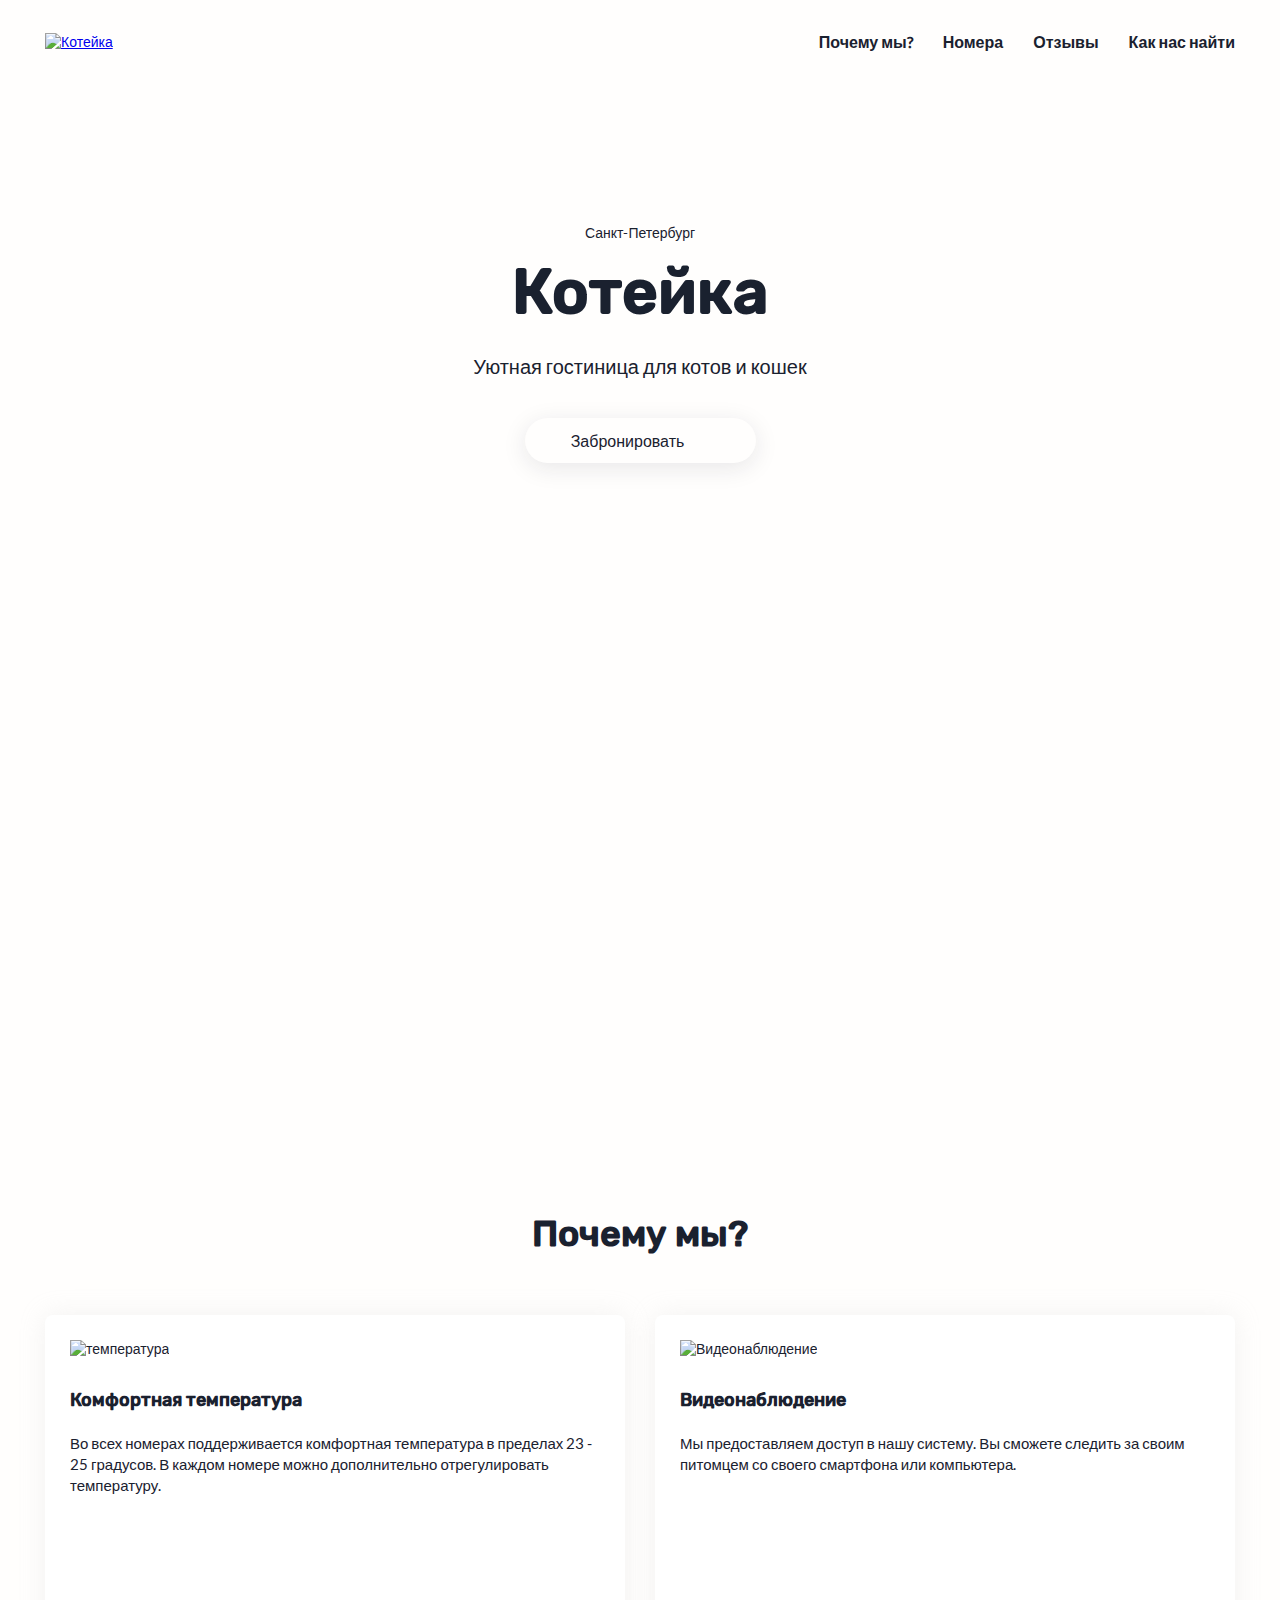
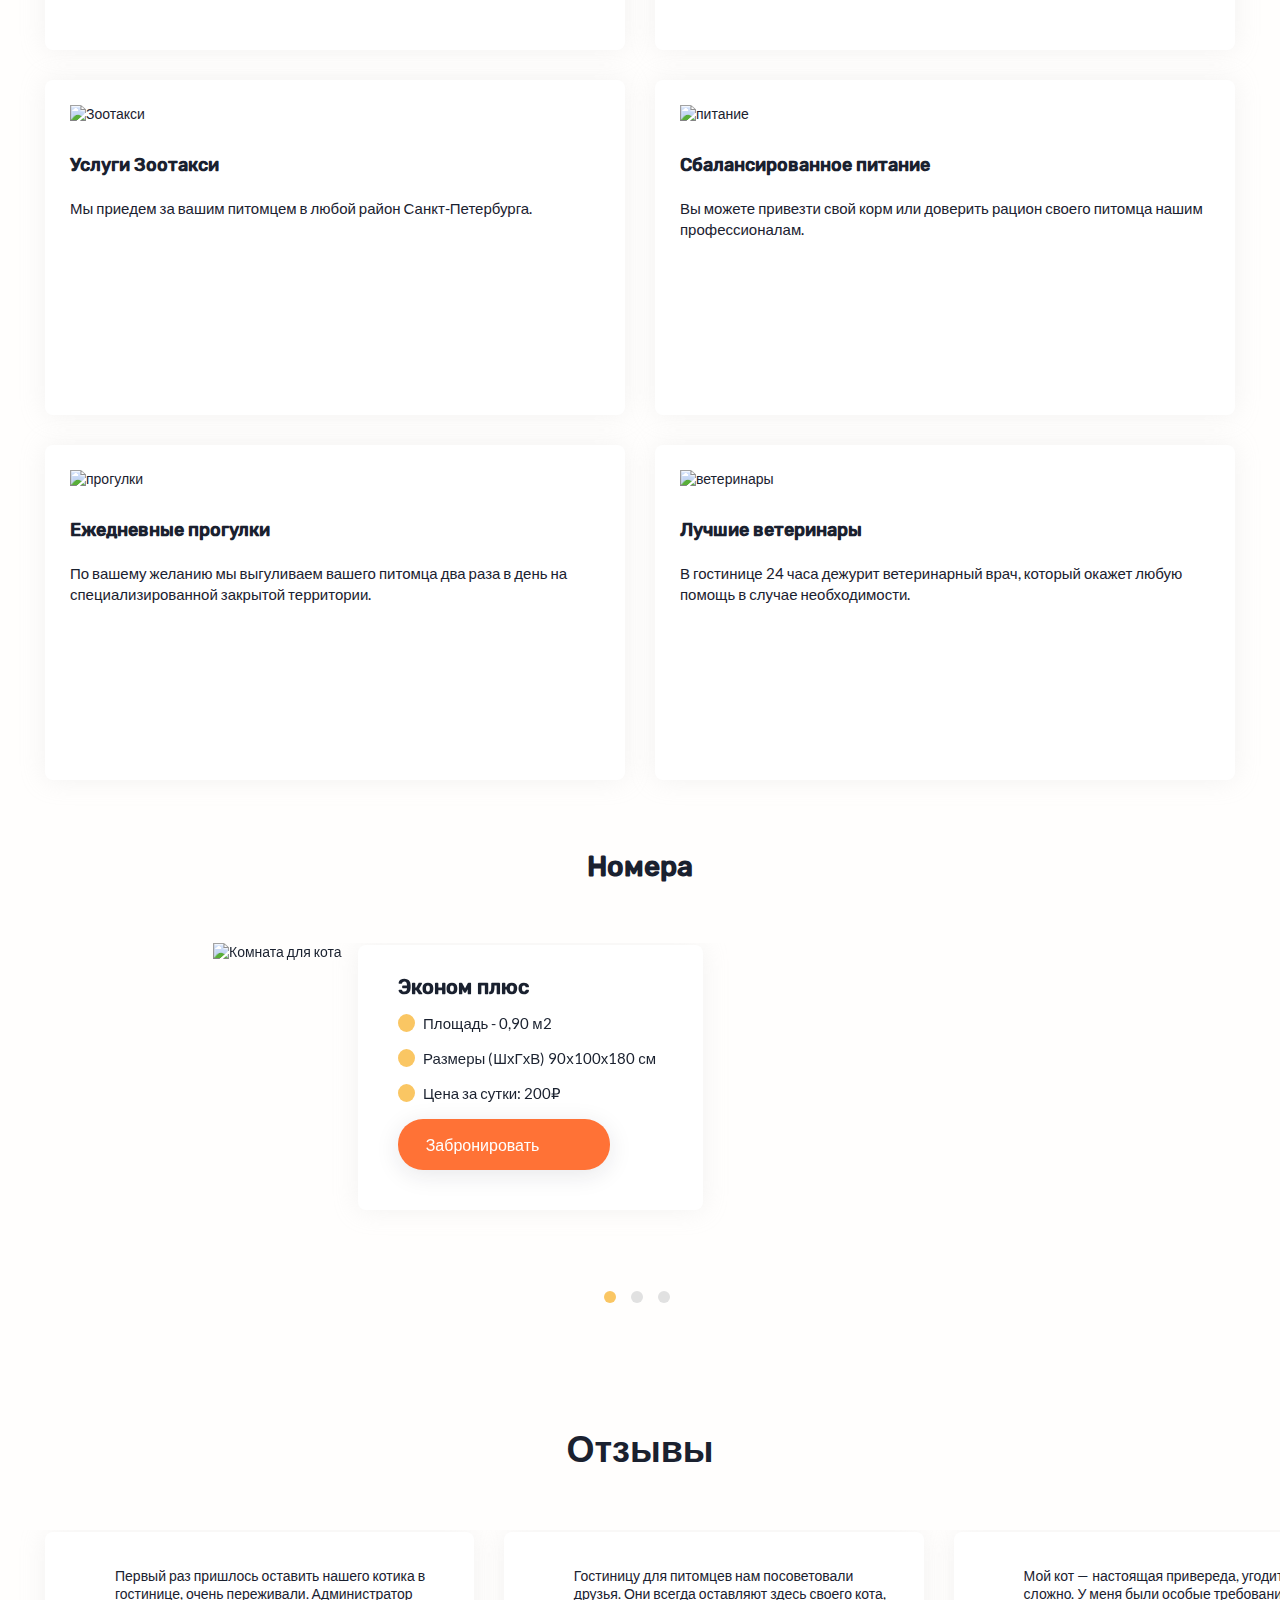
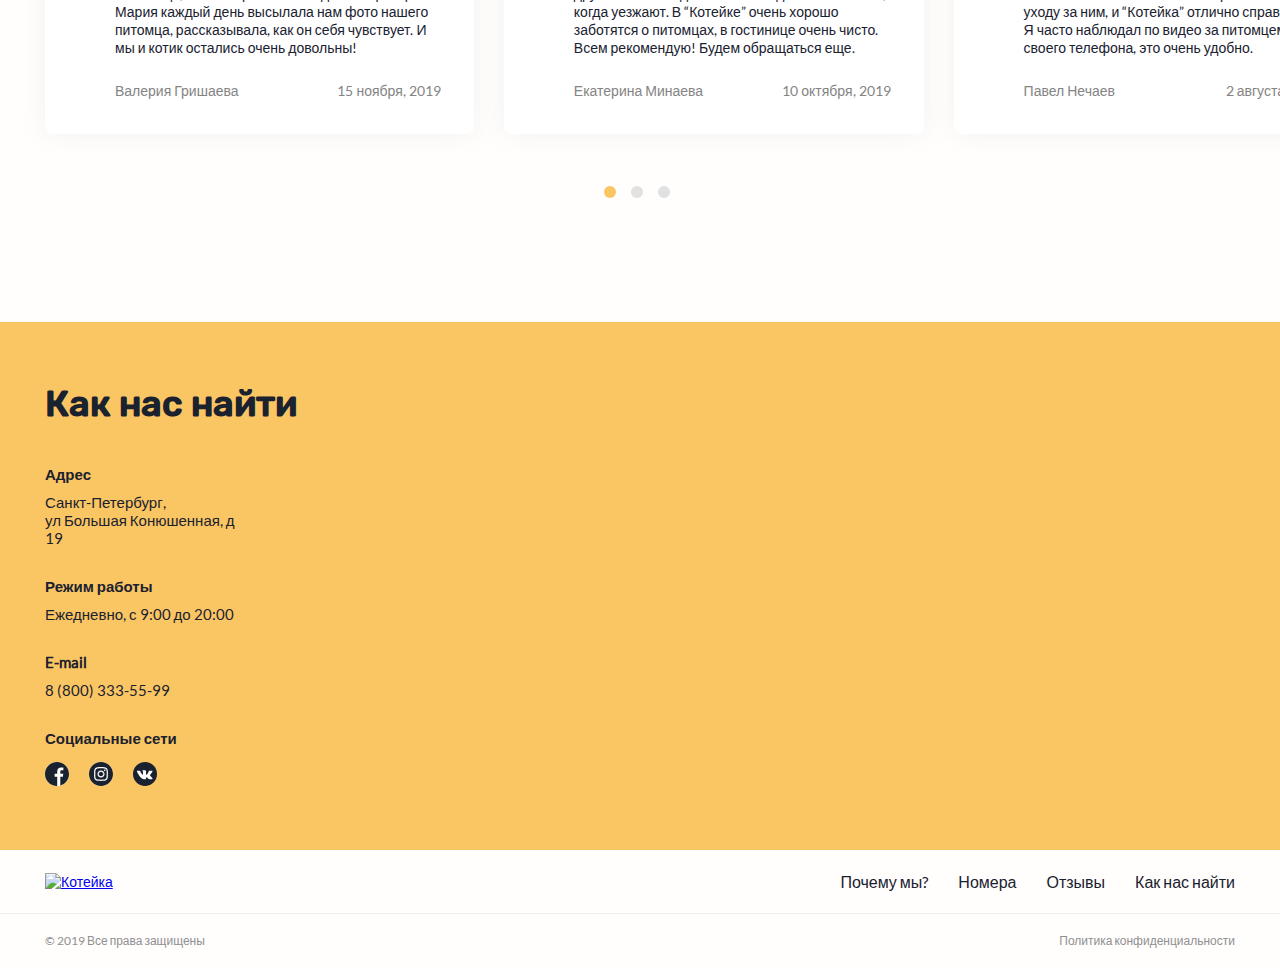
==== index.html @ a9574c47 "Add files via upload" ====
<!DOCTYPE html>
<html lang="ru">
  <head>
    <meta charset="utf-8">
    <title>Котейка</title>
    <meta name="viewport" content="width=device-width,initial-scale=1">
    <meta name="format-detection" content="telephone=no">
    <link href="css/style.css" rel="stylesheet">
    <link rel="preload" href="fonts/Rubik-Medium.ttf" as="font" crossorigin="anonymous">
    <link rel="preload" href="fonts/Lato-Regular.ttf" as="font" crossorigin="anonymous">
  </head>
  <body>

    <div style="display: none">
      <svg xmlns="http://www.w3.org/2000/svg" xmlns:xlink="http://www.w3.org/1999/xlink">
        <symbol id="icon-fb" viewBox="0 0 24 24">
        <circle cx="12" cy="12" r="12" fill="#FFFDFB"></circle>
        <path d="M24 12C24 5.3736 18.6264 0 12 0C5.3736 0 0 5.3736 0 12C0 18.6264 5.3736 24 12 24C12.0705 24 12.1406 23.9985 12.2109 23.9973V14.6558H9.63281V11.6512H12.2109V9.44019C12.2109 6.87598 13.7763 5.48035 16.0637 5.48035C17.159 5.48035 18.1005 5.56201 18.375 5.59845V8.27838H16.7977C15.5533 8.27838 15.3124 8.86981 15.3124 9.73755V11.6512H18.2878L17.9 14.6558H15.3124V23.5364C20.3282 22.0984 24 17.4774 24 12Z" fill="#1A212F"></path>
        </symbol>
        <symbol id="icon-insta" viewBox="0 0 24 24">
        <circle cx="12" cy="12" r="12" fill="#FFFDFB"></circle>
        <path d="M14.2969 12C14.2969 13.2686 13.2686 14.2969 12 14.2969C10.7314 14.2969 9.70312 13.2686 9.70312 12C9.70312 10.7314 10.7314 9.70312 12 9.70312C13.2686 9.70312 14.2969 10.7314 14.2969 12Z" fill="#1A212F"></path>
        <path d="M17.3716 7.93622C17.2612 7.63702 17.085 7.36621 16.8561 7.14392C16.6339 6.91504 16.3632 6.73889 16.0638 6.62848C15.821 6.53418 15.4563 6.42194 14.7845 6.39136C14.0577 6.35822 13.8398 6.35107 12 6.35107C10.16 6.35107 9.94208 6.35803 9.21552 6.39117C8.5437 6.42194 8.17877 6.53418 7.93616 6.62848C7.63678 6.73889 7.36597 6.91504 7.14386 7.14392C6.91498 7.36621 6.73883 7.63684 6.62823 7.93622C6.53394 8.17902 6.42169 8.54395 6.39111 9.21576C6.35797 9.94232 6.35083 10.1602 6.35083 12.0002C6.35083 13.8401 6.35797 14.058 6.39111 14.7847C6.42169 15.4565 6.53394 15.8213 6.62823 16.0641C6.73883 16.3635 6.91479 16.6341 7.14368 16.8564C7.36597 17.0853 7.6366 17.2614 7.93597 17.3718C8.17877 17.4663 8.5437 17.5786 9.21552 17.6091C9.94208 17.6423 10.1598 17.6492 11.9998 17.6492C13.84 17.6492 14.0579 17.6423 14.7843 17.6091C15.4561 17.5786 15.821 17.4663 16.0638 17.3718C16.6648 17.14 17.1398 16.665 17.3716 16.0641C17.4659 15.8213 17.5781 15.4565 17.6089 14.7847C17.642 14.058 17.649 13.8401 17.649 12.0002C17.649 10.1602 17.642 9.94232 17.6089 9.21576C17.5783 8.54395 17.4661 8.17902 17.3716 7.93622ZM12 15.5384C10.0457 15.5384 8.46149 13.9543 8.46149 12.0001C8.46149 10.0458 10.0457 8.46173 12 8.46173C13.9541 8.46173 15.5383 10.0458 15.5383 12.0001C15.5383 13.9543 13.9541 15.5384 12 15.5384ZM15.6782 9.14874C15.2216 9.14874 14.8513 8.7785 14.8513 8.32184C14.8513 7.86517 15.2216 7.49493 15.6782 7.49493C16.1349 7.49493 16.5051 7.86517 16.5051 8.32184C16.5049 8.7785 16.1349 9.14874 15.6782 9.14874Z" fill="#1A212F"></path>
        <path d="M12 0C5.3736 0 0 5.3736 0 12C0 18.6264 5.3736 24 12 24C18.6264 24 24 18.6264 24 12C24 5.3736 18.6264 0 12 0ZM18.8491 14.8409C18.8157 15.5744 18.6991 16.0752 18.5288 16.5135C18.1708 17.4391 17.4391 18.1708 16.5135 18.5288C16.0754 18.6991 15.5744 18.8156 14.8411 18.8491C14.1063 18.8826 13.8715 18.8906 12.0002 18.8906C10.1287 18.8906 9.8941 18.8826 9.15912 18.8491C8.42578 18.8156 7.9248 18.6991 7.48663 18.5288C7.02667 18.3558 6.61029 18.0846 6.26605 17.7339C5.91559 17.3899 5.64441 16.9733 5.47137 16.5135C5.30109 16.0754 5.18445 15.5744 5.15112 14.8411C5.11725 14.1061 5.10938 13.8713 5.10938 12C5.10938 10.1287 5.11725 9.89392 5.15094 9.15912C5.18427 8.4256 5.30072 7.9248 5.47101 7.48645C5.64404 7.02667 5.91541 6.61011 6.26605 6.26605C6.61011 5.91541 7.02667 5.64423 7.48645 5.47119C7.9248 5.3009 8.4256 5.18445 9.15912 5.15094C9.89392 5.11743 10.1287 5.10938 12 5.10938C13.8713 5.10938 14.1061 5.11743 14.8409 5.15112C15.5744 5.18445 16.0752 5.3009 16.5135 5.47101C16.9733 5.64404 17.3899 5.91541 17.7341 6.26605C18.0846 6.61029 18.356 7.02667 18.5288 7.48645C18.6993 7.9248 18.8157 8.4256 18.8492 9.15912C18.8828 9.89392 18.8906 10.1287 18.8906 12C18.8906 13.8713 18.8828 14.1061 18.8491 14.8409Z" fill="#1A212F"></path>
        </symbol>
        <symbol id="icon-vk" viewBox="0 0 24 24">
        <path d="M12 24C18.6274 24 24 18.6274 24 12C24 5.37258 18.6274 0 12 0C5.37258 0 0 5.37258 0 12C0 18.6274 5.37258 24 12 24Z" fill="#1A212F"></path>
        <path fill-rule="evenodd" clip-rule="evenodd" d="M11.5468 17.263H12.4886C12.4886 17.263 12.7731 17.2317 12.9184 17.0752C13.0521 16.9314 13.0478 16.6615 13.0478 16.6615C13.0478 16.6615 13.0294 15.3977 13.6159 15.2116C14.1941 15.0282 14.9366 16.433 15.7236 16.9731C16.3187 17.3819 16.7709 17.2923 16.7709 17.2923L18.8752 17.263C18.8752 17.263 19.976 17.1952 19.454 16.3297C19.4112 16.2589 19.15 15.6894 17.8895 14.5193C16.5701 13.2947 16.7467 13.4928 18.3361 11.3744C19.3041 10.0843 19.691 9.2967 19.5702 8.95936C19.4549 8.63807 18.743 8.72299 18.743 8.72299L16.3737 8.73775C16.3737 8.73775 16.1981 8.71379 16.0678 8.79166C15.9405 8.86802 15.8586 9.046 15.8586 9.046C15.8586 9.046 15.4836 10.0443 14.9835 10.8933C13.9285 12.6848 13.5066 12.7794 13.3342 12.6682C12.9331 12.4089 13.0332 11.6266 13.0332 11.0709C13.0332 9.33478 13.2966 8.6109 12.5205 8.42352C12.263 8.36127 12.0734 8.3202 11.4148 8.31357C10.5694 8.3048 9.85388 8.31613 9.44873 8.51464C9.17921 8.64663 8.97128 8.94075 9.09792 8.95765C9.2545 8.97862 9.60917 9.05327 9.7972 9.30932C10.04 9.6396 10.0314 10.3814 10.0314 10.3814C10.0314 10.3814 10.1709 12.4252 9.70564 12.6791C9.38627 12.8532 8.94818 12.4977 8.00761 10.8724C7.52567 10.0398 7.16181 9.11958 7.16181 9.11958C7.16181 9.11958 7.09164 8.9476 6.96651 8.85562C6.81463 8.74417 6.60243 8.70866 6.60243 8.70866L4.35101 8.72342C4.35101 8.72342 4.01303 8.73283 3.88896 8.87979C3.77858 9.01049 3.88019 9.28087 3.88019 9.28087C3.88019 9.28087 5.64282 13.4047 7.63862 15.4828C9.46863 17.3881 11.5468 17.263 11.5468 17.263Z" fill="#FFFDFB"></path>
        </symbol>
      </svg>
    </div>

    <div class="wrapper">
      <header class="header">
        <div class="header__menu">
          <a class="header__logo" href="index.html">
            <picture>
              <source media="(min-width: 700px)" srcset="img/cat-logo-tablet.png">
              <img class="header__logo-image" src="img/cat-logo-mobile.png" width="46" height="38" alt="Котейка">
            </picture>
          </a>
          <nav class="site-nav site-nav--opened site-nav--nojs">
            <button class="site-nav__toggle" type="button"><span class="visually-hidden">Открыть меню</span></button>
            <ul class="site-nav__list">
              <li class="site-nav__item"><a href="index.html#pros" class="site-nav__link">Почему мы?</a>
              </li>
              <li class="site-nav__item"><a href="catalog.html" class="site-nav__link">Номера</a>
              </li>
              <li class="site-nav__item"><a href="index.html#reviews" class="site-nav__link">Отзывы</a>
              </li>
              <li class="site-nav__item"><a href="index.html#footer" class="site-nav__link">Как нас найти</a>
              </li>
            </ul>
            <p class="site-nav__phone">8 (800) 333-55-99</p>
            <div class="site-nav__social">
              <ul class="social social__list">
                <li class="social__item">
                  <a class="social__link social__link--facebook" href="https://www.facebook.com/htmlacademy">
                    <span class="visually-hidden">Мы в Фейсбуке</span>
                    <svg class="social__icon social__icon--fb" width="24" height="24">
                      <use xlink:href="#icon-fb"></use>
                    </svg>
                  </a>
                </li>
                <li class="social__item">
                  <a class="social__link social__link--instagram" href="https://www.instagram.com/htmlacademy">
                    <span class="visually-hidden">Мы в Инстаграме</span>
                    <svg class="social__icon social__icon--insta" width="24" height="24">
                      <use xlink:href="#icon-insta"></use>
                    </svg>
                  </a>
                </li>
                <li class="social__item">
                  <a class="social__link social__link--vkontakte" href="https://vk.com/htmlacademy"><span class="visually-hidden">Мы в Вконтакте</span>
                    <svg class="social__icon social__icon--vk" width="24" height="24">
                      <use xlink:href="#icon-vk"></use>
                    </svg>
                  </a>
                </li>
              </ul>
            </div>
          </nav>
        </div>
      </header>
      <main class="main">
        <section class="promo-block">
          <p class="promo-block__city-title">Санкт-Петербург</p>
          <h1 class="promo-block__title">Котейка</h1>
          <p class="promo-block__description">Уютная гостиница для котов и кошек</p>
          <a href="catalog.html" class="promo-block__button button button--white button--paw-white">Забронировать</a>
        </section>

        <section class="advantages" id="pros">
          <h2 class="advantages__title">Почему мы?</h2>
          <ul class="advantages__list">
            <li class="advantages__item">
              <img class="advantages__img" src="img/temp-icon.png" width="60" height="60" alt="температура">
              <h3 class="advantages__subtitile">Комфортная температура</h3>
              <p class="advantages__description">Во всех номерах поддерживается комфортная температура в пределах 23 - 25 градусов. В каждом номере можно дополнительно отрегулировать температуру. </p>
            </li>
            <li class="advantages__item">
              <img class="advantages__img" src="img/video-icon.png" width="60" height="60" alt="Видеонаблюдение">
              <h3 class="advantages__subtitile">Видеонаблюдение</h3>
              <p class="advantages__description">Мы предоставляем доступ в нашу систему. Вы сможете следить за своим питомцем со своего смартфона или компьютера.</p>
            </li>
            <li class="advantages__item">
              <img class="advantages__img" src="img/taxi-icon.png" width="60" height="60" alt="Зоотакси">
              <h3 class="advantages__subtitile">Услуги Зоотакси</h3>
              <p class="advantages__description">Мы приедем за вашим питомцем в любой район Санкт-Петербурга.</p>
            </li>
            <li class="advantages__item">
              <img class="advantages__img" src="img/food-icon.png" width="60" height="60" alt="питание">
              <h3 class="advantages__subtitile">Сбалансированное питание</h3>
              <p class="advantages__description">Вы можете привезти свой корм или доверить рацион своего питомца нашим профессионалам.</p>
            </li>
            <li class="advantages__item">
              <img class="advantages__img" src="img/cat-icon.png" width="60" height="60" alt="прогулки">
              <h3 class="advantages__subtitile">Ежедневные прогулки</h3>
              <p class="advantages__description">По вашему желанию мы выгуливаем вашего питомца два раза в день на специализированной закрытой территории.</p>
            </li>
            <li class="advantages__item">
              <img class="advantages__img" src="img/care-icon.png" width="60" height="60" alt="ветеринары">
              <h3 class="advantages__subtitile">Лучшие ветеринары</h3>
              <p class="advantages__description">В гостинице 24 часа дежурит ветеринарный врач, который окажет любую помощь в случае необходимости.</p>
            </li>
          </ul>
        </section>

        <section class="rooms">
          <h2 class="rooms__title">Номера</h2>
          <input type="radio" name="room" id="slide1" checked="">
          <input type="radio" name="room" id="slide2">
          <input type="radio" name="room" id="slide3">
          <div class="rooms__slider">
            <div class="rooms__inner rooms__inner--1">
              <picture>
                <source media="(min-width: 768px)" srcset="img/room-4-tablet@2x.jpg">
                <img class="rooms__img" src="img/room-4-mobile@2x.jpg" width="290" height="190" alt="Комната для кота">
              </picture>
              <div class="rooms__container">
                <h3 class="rooms__subtitle">Эконом плюс</h3>
                <ul class="rooms__description-list">
                  <li class="rooms__description-item">Площадь - 0,90 м2</li>
                  <li class="rooms__description-item">Размеры (ШхГхВ) 90х100х180 см</li>
                  <li class="rooms__description-item">Цена за сутки: 200₽</li>
                </ul>
                <a href="room.html" class="rooms___button button button--paw-orange">Забронировать</a>
              </div>
            </div>
            <div class="rooms__inner rooms__inner--2">
              <picture>
                <source media="(min-width: 1200px)" srcset="img/room-1-desktop.png">
                <source media="(min-width: 768px)" srcset="img/room-1-tablet.png">
                <img class="rooms__img" src="img/room-1.png" width="290" height="190" alt="Комната для кота">
              </picture>
              <div class="rooms__container">
                <h3 class="rooms__subtitle">Комфорт</h3>
                <ul class="rooms__description-list">
                  <li class="rooms__description-item">Площадь - 1,90 м2</li>
                  <li class="rooms__description-item">Размеры (ШхГхВ) 90х100х180 см</li>
                  <li class="rooms__description-item">Цена за сутки: 300₽</li>
                </ul>
                <a href="room.html" class="rooms___button button button--paw-orange">Забронировать</a>
              </div>
            </div>
            <div class="rooms__inner rooms__inner--3">
              <picture>
                <source media="(min-width: 768px)" srcset="img/room-5-tablet@2x.jpg">
                <img class="rooms__img" src="img/room-5-mobile@2x.jpg" width="290" height="190" alt="Комната для кота">
              </picture>
              <div class="rooms__container">
                <h3 class="rooms__subtitle">Люкс</h3>
                <ul class="rooms__description-list">
                  <li class="rooms__description-item">Площадь - 2,90 м2</li>
                  <li class="rooms__description-item">Размеры (ШхГхВ) 90х100х180 см</li>
                  <li class="rooms__description-item">Цена за сутки: 400₽</li>
                </ul>
                <a href="room.html" class="rooms___button button button--paw-orange">Забронировать</a>
              </div>
            </div>
          </div>
          <div class="controls">
            <label class="controls__label" for="slide1"></label>
            <label class="controls__label" for="slide2"></label>
            <label class="controls__label" for="slide3"></label>
          </div>
        </section>

        <section class="reviews" id="reviews">
          <h2 class="reviews__title">Отзывы</h2>
          <input type="radio" name="point" id="review1" checked="">
          <input type="radio" name="point" id="review2">
          <input type="radio" name="point" id="review3">
          <div class="reviews__slider">
            <div class="reviews__item review-card review-card--1">
              <blockquote class="review-card__wrapper">
                <p class="review-card__text">Первый раз пришлось оставить нашего котика
                  в гостинице, очень переживали. Администратор Мария каждый день высылала нам фото нашего питомца, рассказывала, как он себя чувствует.
                  И мы и котик остались очень довольны!</p>
                <div class="review-card__footer">
                  <cite class="review-card__author">Валерия Гришаева</cite>
                  <p class="review-card__date">15 ноября, 2019</p>
                </div>
              </blockquote>
            </div>
            <div class="reviews__item review-card review-card--2">
              <blockquote class="review-card__wrapper">
                <p class="review-card__text">Гостиницу для питомцев нам посоветовали друзья. Они всегда оставляют здесь своего кота, когда уезжают. В “Котейке” очень хорошо заботятся о питомцах, в гостинице очень чисто. Всем рекомендую! Будем обращаться еще.</p>
                <div class="review-card__footer">
                  <cite class="review-card__author">Екатерина Минаева</cite>
                  <p class="review-card__date">10 октября, 2019</p>
                </div>
              </blockquote>
            </div>
            <div class="reviews__item review-card review-card--3">
              <blockquote class="review-card__wrapper">
                <p class="review-card__text">Мой кот — настоящая привереда, угодить ему сложно. У меня были особые требования к уходу за ним, и “Котейка” отлично справились. Я часто наблюдал по видео за питомцем со своего телефона, это очень удобно. </p>
                <div class="review-card__footer">
                  <cite class="review-card__author">Павел Нечаев</cite>
                  <p class="review-card__date">2 августа, 2019</p>
                </div>
              </blockquote>
            </div>
          </div>
          <div class="controls">
            <label class="controls__label" for="review1"></label>
            <label class="controls__label" for="review2"></label>
            <label class="controls__label" for="review3"></label>
          </div>
        </section>
      </main>

      <footer class="footer" id="footer">
        <section class="footer__contacts contacts">
          <div class="contacts__wrapper">
            <h2 class="contacts__title">Как нас найти</h2>
            <p class="contacts__item">Адрес<span>Санкт-Петербург,<br> ул Большая Конюшенная, д 19</span></p>
            <p class="contacts__item">Режим работы<span>Ежедневно, с 9:00 до 20:00</span></p>
            <p class="contacts__item">E-mail<span>8 (800) 333-55-99</span></p>
            <p class="contacts__item">Социальные сети</p>
            <div class="contacts__social contacts__social--footer">
              <ul class="social social__list">
                <li class="social__item">
                  <a class="social__link social__link--facebook" href="https://www.facebook.com/htmlacademy">
                    <span class="visually-hidden">Мы в Фейсбуке</span>
                    <svg class="social__icon social__icon--fb" width="24" height="24">
                      <use xlink:href="#icon-fb"></use>
                    </svg>
                  </a>
                </li>
                <li class="social__item">
                  <a class="social__link social__link--instagram" href="https://www.instagram.com/htmlacademy">
                    <span class="visually-hidden">Мы в Инстаграме</span>
                    <svg class="social__icon social__icon--insta" width="24" height="24">
                      <use xlink:href="#icon-insta"></use>
                    </svg>
                  </a>
                </li>
                <li class="social__item">
                  <a class="social__link social__link--vkontakte" href="https://vk.com/htmlacademy"><span class="visually-hidden">Мы в Вконтакте</span>
                    <svg class="social__icon social__icon--vk" width="24" height="24">
                      <use xlink:href="#icon-vk"></use>
                    </svg>
                  </a>
                </li>
              </ul>
            </div>
          </div>
          <div class="contacts__map" id="map">
            <span class="visually-hidden">Карта</span>
            <script src="https://api-maps.yandex.ru/2.1/?lang=ru_RU&amp;apikey=e8de7724-4389-4305-9e95-dcaf82fd0420" type="text/javascript"></script>
          </div>
        </section>
        <div class="footer__container">
          <a class="footer__logo" href="index.html">
            <picture>
              <source media="(min-width: 700px)" srcset="img/cat-logo-tablet.png">
              <img class="footer__logo-image" src="img/cat-logo-mobile.png" width="46" height="38" alt="Котейка">
            </picture>
          </a>
          <div class="footer__inner">
            <nav class="footer__site-nav site-nav">
              <ul class="site-nav__list site-nav__list--footer">
                <li class="site-nav__item site-nav__item--footer "><a href="index.html#pros" class="site-nav__link site-nav__link--footer">Почему мы?</a>
                </li>
                <li class="site-nav__item site-nav__item--footer "><a href="catalog.html" class="site-nav__link site-nav__link--footer">Номера</a>
                </li>
                <li class="site-nav__item site-nav__item--footer "><a href="index.html#reviews" class="site-nav__link site-nav__link--footer">Отзывы</a>
                </li>
                <li class="site-nav__item site-nav__item--footer "><a href="index.html#footer" class="site-nav__link site-nav__link--footer">Как нас найти</a>
                </li>
              </ul>
            </nav>
          </div>
        </div>
        <div class="footer__copyright copyright">
          <p class="copyright__text">© 2019 Все права защищены</p>
          <a class="copyright__link" href="#">Политика конфиденциальности</a>
        </div>
      </footer>
    </div>
    <script src="js/menu.js"></script>
    <script src="js/map.js" type="text/javascript"></script>
  </body>
</html>
---- css/style.css ----
.visually-hidden:not(:focus):not(:active),
input[type="checkbox"].visually-hidden,
input[type="radio"].visually-hidden {
  position: absolute;
  width: 1px;
  height: 1px;
  margin: -1px;
  border: 0;
  padding: 0;
  white-space: nowrap;
  -webkit-clip-path: inset(100%);
          clip-path: inset(100%);
  clip: rect(0 0 0 0);
  overflow: hidden; }

body {
  font-family: "Lato", "Arial", sans-serif;
  font-size: 14px;
  line-height: 18px;
  font-weight: 400;
  color: #1A212F;
  background-color: #FFFEFD; }

input::-webkit-outer-spin-button,
input::-webkit-inner-spin-button {
  -webkit-appearance: none;
          appearance: none;
  margin: 0; }

input[type="number"] {
  -webkit-appearance: textfield;
     -moz-appearance: textfield;
          appearance: textfield; }

input[type="number"]:hover,
input[type="number"]:focus {
  -webkit-appearance: number-input;
     -moz-appearance: number-input;
          appearance: number-input; }

/* stylelint-disable */
html {
  line-height: 1.15;
  /* 1 */
  -webkit-text-size-adjust: 100%;
  /* 2 */ }

/* Sections
   ========================================================================== */
/**
 * Remove the margin in all browsers.
 */
body {
  margin: 0; }

/**
 * Render the `main` element consistently in IE.
 */
main {
  display: block; }

/**
 * Correct the font size and margin on `h1` elements within `section` and
 * `article` contexts in Chrome, Firefox, and Safari.
 */
h1 {
  font-size: 2em;
  margin: 0.67em 0; }

/* Grouping content
   ========================================================================== */
/**
 * 1. Add the correct box sizing in Firefox.
 * 2. Show the overflow in Edge and IE.
 */
hr {
  -webkit-box-sizing: content-box;
          box-sizing: content-box;
  /* 1 */
  height: 0;
  /* 1 */
  overflow: visible;
  /* 2 */ }

/**
 * 1. Correct the inheritance and scaling of font size in all browsers.
 * 2. Correct the odd `em` font sizing in all browsers.
 */
pre {
  font-family: monospace, monospace;
  /* 1 */
  font-size: 1em;
  /* 2 */ }

/* Text-level semantics
   ========================================================================== */
/**
 * Remove the gray background on active links in IE 10.
 */
a {
  background-color: transparent; }

/**
 * 1. Remove the bottom border in Chrome 57-
 * 2. Add the correct text decoration in Chrome, Edge, IE, Opera, and Safari.
 */
abbr[title] {
  border-bottom: none;
  /* 1 */
  text-decoration: underline;
  /* 2 */
  -webkit-text-decoration: underline dotted;
          text-decoration: underline dotted;
  /* 2 */ }

/**
 * Add the correct font weight in Chrome, Edge, and Safari.
 */
b,
strong {
  font-weight: bolder; }

/**
 * 1. Correct the inheritance and scaling of font size in all browsers.
 * 2. Correct the odd `em` font sizing in all browsers.
 */
code,
kbd,
samp {
  font-family: monospace, monospace;
  /* 1 */
  font-size: 1em;
  /* 2 */ }

/**
 * Add the correct font size in all browsers.
 */
small {
  font-size: 80%; }

/**
 * Prevent `sub` and `sup` elements from affecting the line height in
 * all browsers.
 */
sub,
sup {
  font-size: 75%;
  line-height: 0;
  position: relative;
  vertical-align: baseline; }

sub {
  bottom: -0.25em; }

sup {
  top: -0.5em; }

/* Embedded content
   ========================================================================== */
/**
 * Remove the border on images inside links in IE 10.
 */
img {
  border-style: none; }

/* Forms
   ========================================================================== */
/**
 * 1. Change the font styles in all browsers.
 * 2. Remove the margin in Firefox and Safari.
 */
button,
input,
optgroup,
select,
textarea {
  font-family: inherit;
  /* 1 */
  font-size: 100%;
  /* 1 */
  line-height: 1.15;
  /* 1 */
  margin: 0;
  /* 2 */ }

/**
 * Show the overflow in IE.
 * 1. Show the overflow in Edge.
 */
button,
input {
  /* 1 */
  overflow: visible; }

/**
 * Remove the inheritance of text transform in Edge, Firefox, and IE.
 * 1. Remove the inheritance of text transform in Firefox.
 */
button,
select {
  /* 1 */
  text-transform: none; }

/**
 * Correct the inability to style clickable types in iOS and Safari.
 */
button,
[type="button"],
[type="reset"],
[type="submit"] {
  -webkit-appearance: button; }

/**
 * Remove the inner border and padding in Firefox.
 */
button::-moz-focus-inner,
[type="button"]::-moz-focus-inner,
[type="reset"]::-moz-focus-inner,
[type="submit"]::-moz-focus-inner {
  border-style: none;
  padding: 0; }

/**
 * Restore the focus styles unset by the previous rule.
 */
button:-moz-focusring,
[type="button"]:-moz-focusring,
[type="reset"]:-moz-focusring,
[type="submit"]:-moz-focusring {
  outline: 1px dotted ButtonText; }

/**
 * Correct the padding in Firefox.
 */
fieldset {
  padding: 0.35em 0.75em 0.625em; }

/**
 * 1. Correct the text wrapping in Edge and IE.
 * 2. Correct the color inheritance from `fieldset` elements in IE.
 * 3. Remove the padding so developers are not caught out when they zero out
 *    `fieldset` elements in all browsers.
 */
legend {
  -webkit-box-sizing: border-box;
          box-sizing: border-box;
  /* 1 */
  color: inherit;
  /* 2 */
  display: table;
  /* 1 */
  max-width: 100%;
  /* 1 */
  padding: 0;
  /* 3 */
  white-space: normal;
  /* 1 */ }

/**
 * Add the correct vertical alignment in Chrome, Firefox, and Opera.
 */
progress {
  vertical-align: baseline; }

/**
 * Remove the default vertical scrollbar in IE 10+.
 */
textarea {
  overflow: auto; }

/**
 * 1. Add the correct box sizing in IE 10.
 * 2. Remove the padding in IE 10.
 */
[type="checkbox"],
[type="radio"] {
  -webkit-box-sizing: border-box;
          box-sizing: border-box;
  /* 1 */
  padding: 0;
  /* 2 */ }

/**
 * Correct the cursor style of increment and decrement buttons in Chrome.
 */
[type="number"]::-webkit-inner-spin-button,
[type="number"]::-webkit-outer-spin-button {
  height: auto; }

/**
 * 1. Correct the odd appearance in Chrome and Safari.
 * 2. Correct the outline style in Safari.
 */
[type="search"] {
  -webkit-appearance: textfield;
  /* 1 */
  outline-offset: -2px;
  /* 2 */ }

/**
 * Remove the inner padding in Chrome and Safari on macOS.
 */
[type="search"]::-webkit-search-decoration {
  -webkit-appearance: none; }

/**
 * 1. Correct the inability to style clickable types in iOS and Safari.
 * 2. Change font properties to `inherit` in Safari.
 */
::-webkit-file-upload-button {
  -webkit-appearance: button;
  /* 1 */
  font: inherit;
  /* 2 */ }

/* Interactive
   ========================================================================== */
/*
 * Add the correct display in Edge, IE 10+, and Firefox.
 */
details {
  display: block; }

/*
 * Add the correct display in all browsers.
 */
summary {
  display: list-item; }

/* Misc
   ========================================================================== */
/**
 * Add the correct display in IE 10+.
 */
template {
  display: none; }

/**
 * Add the correct display in IE 10.
 */
[hidden] {
  display: none; }

@font-face {
  font-family: "Rubik";
  src: url("../../fonts/Rubik-Medium.ttf") format("truetype");
  font-weight: 500;
  font-style: normal;
  font-display: swap; }

@font-face {
  font-family: "Lato";
  src: url("../../fonts/Lato-Regular.ttf") format("truetype");
  font-weight: 400;
  font-style: normal;
  font-display: swap; }

.site-nav {
  position: relative; }

.site-nav__list {
  margin: 0;
  padding: 0;
  list-style: none;
  padding-top: 25px; }
  @media (min-width: 768px) {
    .site-nav__list {
      display: -webkit-box;
      display: -ms-flexbox;
      display: flex;
      padding-top: 0; } }

.site-nav__item {
  padding: 24px 0; }
  @media (min-width: 768px) {
    .site-nav__item {
      padding: 20px 30px  20px 0; }
      .site-nav__item:last-child {
        padding-right: 0; } }

.site-nav__link {
  font-family: "Rubik", "Arial", sans-serif;
  text-decoration: none;
  font-weight: 500;
  font-size: 20px;
  line-height: 24px;
  color: #1A212F;
  position: relative; }
  .site-nav__link:hover {
    color: orange; }
  @media (min-width: 768px) {
    .site-nav__link {
      font-family: "Lato", "Arial", sans-serif;
      font-weight: 600;
      font-size: 16px;
      line-height: 19px; } }

.site-nav__toggle {
  position: absolute;
  top: -35px;
  right: 0;
  margin-right: 20px;
  display: block;
  width: 22px;
  height: 22px;
  background-color: #FFFEFD;
  cursor: pointer;
  border: none;
  outline: none; }
  @media (min-width: 768px) {
    .site-nav__toggle {
      display: none; } }

.site-nav--closed .site-nav__toggle::before {
  content: "";
  position: absolute;
  top: 5px;
  left: 0;
  width: 22px;
  height: 2px;
  background-color: #1A212F;
  -webkit-box-shadow: 0 8px 0 0 #1A212F, 0 16px 0 0 #1A212F;
          box-shadow: 0 8px 0 0 #1A212F, 0 16px 0 0 #1A212F; }

.site-nav--closed .site-nav__toggle:active::before {
  background-color: #1A212F;
  -webkit-box-shadow: 0 8px 0 #1A212F, 0 16px 0 0 #1A212F;
          box-shadow: 0 8px 0 #1A212F, 0 16px 0 0 #1A212F; }

.site-nav--opened .site-nav__toggle::before, .site-nav--opened .site-nav__toggle::after {
  content: "";
  position: absolute;
  top: 15px;
  right: 0;
  width: 21px;
  height: 2px;
  background-color: #1A212F; }

.site-nav--opened .site-nav__toggle::before {
  -webkit-transform: rotate(45deg);
          transform: rotate(45deg);
  -webkit-box-shadow: none;
          box-shadow: none; }

.site-nav--opened .site-nav__toggle::after {
  -webkit-transform: rotate(-45deg);
          transform: rotate(-45deg); }

.site-nav--opened .site-nav__toggle:active::before, .site-nav--opened .site-nav__toggle:active::after {
  background-color: #1A212F; }

@media (max-width: 767px) {
  .site-nav--closed .site-nav__list {
    display: none; }
  .site-nav--closed .site-nav__social {
    display: none; }
  .site-nav--closed .site-nav__phone {
    display: none; } }

.site-nav--nojs .site-nav__toggle {
  display: none; }

.site-nav__phone {
  font-family: "Rubik";
  font-style: normal;
  font-weight: normal;
  font-size: 16px;
  line-height: 19px;
  margin: 25px 0; }

@media (min-width: 768px) {
  .site-nav__phone,
  .site-nav__social {
    display: none; } }

.site-nav__link--footer {
  font-weight: 500;
  font-size: 16px;
  line-height: 19px;
  font-family: "Lato", "Arial", sans-serif; }

.site-nav__list--footer {
  display: -webkit-box;
  display: -ms-flexbox;
  display: flex;
  -webkit-box-orient: horizontal;
  -webkit-box-direction: normal;
      -ms-flex-direction: row;
          flex-direction: row;
  -ms-flex-wrap: wrap;
      flex-wrap: wrap;
  padding-top: 15px; }
  @media (min-width: 768px) {
    .site-nav__list--footer {
      -ms-flex-wrap: nowrap;
          flex-wrap: nowrap;
      padding-top: 0; } }

.site-nav__item--footer {
  padding: 10px 0;
  width: 50%; }
  @media (min-width: 768px) {
    .site-nav__item--footer {
      width: auto;
      padding-right: 30px;
      font-size: 16px;
      line-height: 19px; } }

.wrapper {
  display: -webkit-box;
  display: -ms-flexbox;
  display: flex;
  -webkit-box-orient: vertical;
  -webkit-box-direction: normal;
      -ms-flex-direction: column;
          flex-direction: column;
  min-height: 100vh;
  min-width: 320px;
  max-width: 1366px;
  margin: 0 auto; }

.header {
  background-color: #FFFEFD; }
  @media (min-width: 768px) {
    .header {
      background-color: #FFFEFD; } }

.header__menu {
  padding: 12px 15px; }
  @media (min-width: 768px) {
    .header__menu {
      display: -webkit-box;
      display: -ms-flexbox;
      display: flex;
      -webkit-box-pack: justify;
          -ms-flex-pack: justify;
              justify-content: space-between;
      -webkit-box-align: center;
          -ms-flex-align: center;
              align-items: center;
      padding: 12px 45px; } }
  @media (min-width: 1366px) {
    .header__menu {
      padding: 12px 98px; } }

@media (min-width: 768px) {
  .header__logo-image {
    width: 63px;
    height: 52px; } }

.social {
  display: -webkit-box;
  display: -ms-flexbox;
  display: flex; }

.social__list {
  margin: 0;
  padding: 0;
  list-style: none; }

.social__item {
  padding-right: 20px;
  padding-bottom: 20px; }

.promo-block {
  text-align: center;
  min-height: 457px;
  background-image: url("../img/cat-mobile.png");
  background-repeat: no-repeat;
  background-size: cover;
  background-position: bottom;
  padding-top: 50px; }
  @media (min-width: 768px) {
    .promo-block {
      background-image: url("../img/cat-tablet.png");
      min-height: 868px;
      padding-top: 140px; } }
  @media (min-width: 1366px) {
    .promo-block {
      background-image: url("../img/cat-desktop.png");
      min-height: 504px;
      text-align: left;
      padding-top: 153px;
      padding-left: 198px; } }

.promo-block__title {
  font-family: "Rubik", "Arial", sans-serif;
  font-style: normal;
  font-weight: bold;
  font-size: 44px;
  line-height: 52px;
  margin: 0;
  padding-bottom: 12px; }
  @media (min-width: 768px) {
    .promo-block__title {
      padding-bottom: 25px;
      font-size: 62px;
      line-height: 73px; } }

.promo-block__description {
  margin: 0;
  font-weight: 500;
  font-size: 16px;
  line-height: 19px;
  padding-bottom: 40px; }
  @media (min-width: 768px) {
    .promo-block__description {
      font-size: 20px;
      line-height: 24px; } }

.promo-block__city-title {
  margin: 0;
  font-size: 12px;
  line-height: 14px;
  padding-bottom: 12px; }
  @media (min-width: 768px) {
    .promo-block__city-title {
      padding-bottom: 15px;
      font-size: 14px;
      line-height: 17px; } }

.promo-block__button {
  position: relative;
  width: 206px;
  margin: 0 auto;
  -webkit-box-shadow: 0px 5px 25px rgba(26, 33, 47, 0.1);
          box-shadow: 0px 5px 25px rgba(26, 33, 47, 0.1);
  border-radius: 25px;
  padding: 13px 25px 13px 0;
  text-align: left; }
  @media (min-width: 1366px) {
    .promo-block__button {
      margin: 0; } }

.button {
  position: relative;
  display: block;
  background-color: #FF7236;
  color: #FFFEFD;
  font-size: 16px;
  line-height: 19px;
  text-decoration: none;
  text-align: center;
  -webkit-box-shadow: 0px 5px 25px rgba(26, 33, 47, 0.1);
          box-shadow: 0px 5px 25px rgba(26, 33, 47, 0.1);
  border-radius: 25px;
  outline: none; }

.button--white {
  background-color: #FFFEFD;
  color: #1A212F; }

.button::after {
  content: "";
  position: absolute;
  width: 36px;
  height: 36px; }

.button--paw-white:hover {
  background-color: #FF7236;
  color: #FFFEFD;
  -webkit-box-shadow: 0px 5px 25px rgba(26, 33, 47, 0.2);
          box-shadow: 0px 5px 25px rgba(26, 33, 47, 0.2); }
  .button--paw-white:hover.button--paw-white::after {
    background-image: url("../img/paw-white.png"); }

.button--paw-white::after {
  background-image: url("../img/paw.png");
  top: 4px;
  right: 3px; }

.button--paw-orange:hover {
  background-color: white;
  color: #1A212F;
  -webkit-box-shadow: 0px 5px 25px rgba(26, 33, 47, 0.2);
          box-shadow: 0px 5px 25px rgba(26, 33, 47, 0.2); }
  .button--paw-orange:hover.room-card__button::after {
    background-image: url("../img/paw.png"); }

.button--paw-orange::after {
  background-image: url("../img/paw-white.png");
  top: 7px;
  right: 7px; }

.advantages {
  padding: 0 15px;
  position: relative;
  overflow: hidden; }
  @media (min-width: 768px) {
    .advantages {
      padding: 0 45px; } }
  @media (min-width: 1366px) {
    .advantages {
      padding: 0 98px; } }

.advantages::before {
  content: "";
  position: absolute;
  background-image: url("../img/paw-2.png");
  width: 116px;
  height: 99px;
  -webkit-transform: matrix(-0.93, -0.36, -0.36, 0.93, 0, 0);
          transform: matrix(-0.93, -0.36, -0.36, 0.93, 0, 0);
  right: -25px;
  top: 27px; }
  @media (min-width: 768px) {
    .advantages::before {
      width: 300px;
      height: 257px;
      background-repeat: no-repeat;
      background-size: cover;
      z-index: -1;
      right: -80px; } }
  @media (min-width: 1366px) {
    .advantages::before {
      width: 367px;
      height: 314px; } }

.advantages__title {
  font-family: "Rubik", "Arial", sans-serif;
  font-style: normal;
  font-weight: bold;
  font-size: 28px;
  line-height: 33px;
  text-align: center;
  margin-top: 70px;
  margin-bottom: 35px; }
  @media (min-width: 768px) {
    .advantages__title {
      margin-top: 120px;
      margin-bottom: 60px;
      font-size: 36px;
      line-height: 43px; } }
  @media (min-width: 1366px) {
    .advantages__title {
      margin-bottom: 70px; } }

.advantages__list {
  margin: 0;
  padding: 0;
  list-style: none; }
  @media (min-width: 768px) {
    .advantages__list {
      display: grid;
      grid-template-columns: repeat(2, 1fr);
      grid-column-gap: 30px; } }
  @media (min-width: 1366px) {
    .advantages__list {
      grid-template-columns: repeat(3, 1fr); } }

.advantages__item {
  background-color: #fff;
  -webkit-box-shadow: 0px 0px 25px rgba(208, 208, 208, 0.25);
          box-shadow: 0px 0px 25px rgba(208, 208, 208, 0.25);
  border-radius: 8px;
  padding: 25px;
  margin-bottom: 30px; }
  @media (min-width: 768px) {
    .advantages__item {
      min-height: 285px; } }
  @media (min-width: 1366px) {
    .advantages__item {
      padding: 30px;
      min-height: 321px; } }

@media (min-width: 768px) {
  .advantages__img {
    width: 75px;
    height: 75px; } }

@media (min-width: 1366px) {
  .advantages__img {
    width: 91px;
    height: 91px; } }

.advantages__subtitile {
  margin: 0;
  padding-top: 30px;
  padding-bottom: 20px;
  font-family: "Rubik", "Arial", sans-serif;
  font-weight: 600;
  font-size: 18px;
  line-height: 140%; }
  @media (min-width: 1366px) {
    .advantages__subtitile {
      font-size: 22px; } }

.advantages__description {
  margin: 0;
  font-size: 15px;
  line-height: 140%; }
  @media (min-width: 1366px) {
    .advantages__description {
      font-size: 16px; } }

.advantages__item--temperature::before {
  content: "";
  width: 60px;
  height: 60px; }

.rooms {
  padding: 0 15px;
  position: relative; }
  .rooms > input {
    display: none; }
  @media (min-width: 768px) {
    .rooms {
      padding: 0 45px; } }
  @media (min-width: 1366px) {
    .rooms {
      padding: 0 168px; } }

.rooms--room-page {
  margin-bottom: 50px; }

.rooms::before {
  content: "";
  position: absolute;
  background-image: url("../img/fish.png");
  background-repeat: no-repeat;
  background-size: cover;
  width: 150px;
  height: 46px;
  left: 0;
  top: 25px;
  z-index: -1; }
  @media (min-width: 768px) {
    .rooms::before {
      background-image: url("../img/fish-tablet.png");
      width: 339px;
      height: 105.76px; } }
  @media (min-width: 1366px) {
    .rooms::before {
      width: 484px;
      height: 151px;
      top: 20px; } }

.rooms__slider {
  position: relative;
  min-height: 490px;
  overflow: hidden; }
  @media (min-width: 768px) {
    .rooms__slider {
      min-height: 346px; } }
  @media (min-width: 1366px) {
    .rooms__slider {
      min-height: 450px; } }

.rooms__inner {
  background-color: #fff;
  -webkit-box-shadow: 0px 0px 25px rgba(208, 208, 208, 0.25);
          box-shadow: 0px 0px 25px rgba(208, 208, 208, 0.25);
  border-radius: 8px;
  position: absolute;
  z-index: 0;
  opacity: 0;
  -webkit-transition: opacity ease-in-out .5s, -webkit-transform ease-in-out .5s;
  transition: opacity ease-in-out .5s, -webkit-transform ease-in-out .5s;
  transition: transform ease-in-out .5s, opacity ease-in-out .5s;
  transition: transform ease-in-out .5s, opacity ease-in-out .5s, -webkit-transform ease-in-out .5s;
  width: 100%; }
  .rooms__inner picture {
    justify-self: center; }
  @media (min-width: 768px) {
    .rooms__inner {
      background-color: #FFFEFD;
      -webkit-box-shadow: none;
              box-shadow: none;
      width: auto;
      margin-left: calc(50% - 282px); } }
  @media (min-width: 1366px) {
    .rooms__inner {
      margin-left: calc(50% - 515px); } }

.rooms__description-list {
  margin: 0;
  padding: 0;
  list-style: none; }
  @media (min-width: 768px) {
    .rooms__description-list {
      padding-left: 25px; } }

.rooms__description-item {
  font-size: 15px;
  line-height: 18px;
  padding-bottom: 17px; }

.rooms__description-item::before {
  background-color: #FAC663;
  content: "";
  width: 11px;
  height: 11px;
  padding-right: 17px;
  margin-right: 8px;
  border-radius: 50%; }

.rooms__title {
  text-align: center;
  font-family: "Rubik", "Arial", sans-serif;
  font-style: normal;
  font-weight: bold;
  font-size: 28px;
  line-height: 33px;
  margin-top: 40px;
  margin-bottom: 40px; }
  @media (min-width: 768px) {
    .rooms__title {
      margin-bottom: 60px; } }
  @media (min-width: 1366px) {
    .rooms__title {
      margin-bottom: 70px;
      margin-top: 110px; } }

.rooms__img {
  width: 290px;
  height: auto;
  margin-left: calc(50% - 145px); }
  @media (min-width: 768px) {
    .rooms__img {
      width: 442px;
      position: relative;
      -o-object-fit: cover;
         object-fit: cover;
      height: 326px; } }
  @media (min-width: 1366px) {
    .rooms__img {
      width: 600px;
      margin-left: 0;
      height: 404px; } }

.rooms__subtitle {
  margin: 25px;
  font-family: "Rubik", "Arial", sans-serif;
  font-style: normal;
  font-weight: 600;
  font-size: 20px;
  line-height: 24px; }
  @media (min-width: 768px) {
    .rooms__subtitle {
      margin-bottom: 15px;
      margin-top: 15px; } }

.rooms___button {
  position: relative;
  max-width: 191px;
  margin-left: 0;
  padding: 16px 49px 16px 0; }
  @media (min-width: 768px) {
    .rooms___button {
      max-width: 157px;
      margin-left: 25px;
      padding: 16px 49px 16px 6px; } }

.rooms__container {
  padding-bottom: 20px;
  margin-left: calc(50% - 145px); }
  @media (min-width: 768px) {
    .rooms__container {
      position: absolute;
      width: 290px;
      top: 9%;
      left: 100%;
      background-color: #fff;
      -webkit-box-shadow: 0px 0px 25px rgba(208, 208, 208, 0.25);
              box-shadow: 0px 0px 25px rgba(208, 208, 208, 0.25);
      border-radius: 8px;
      padding: 15px 40px 40px 15px;
      margin-left: 0; } }
  @media (min-width: 1366px) {
    .rooms__container {
      padding: 25px 100px 40px 75px;
      left: 530px;
      top: 13%;
      min-width: 308px; } }

.reviews {
  padding: 0 15px;
  position: relative;
  overflow: hidden;
  margin-bottom: 70px; }
  .reviews > input {
    display: none; }
  @media (min-width: 768px) {
    .reviews {
      padding-left: 45px;
      padding-right: 0;
      margin-bottom: 120px;
      overflow: hidden;
      width: 100%;
      padding: 0; } }
  @media (min-width: 1366px) {
    .reviews {
      margin-bottom: 152px; } }

.reviews::before {
  content: "";
  position: absolute;
  background-image: url("../img/paw-2.png");
  width: 112px;
  height: 95px;
  -webkit-transform: matrix(-0.79, 0.62, 0.62, 0.79, 0, 0);
          transform: matrix(-0.79, 0.62, 0.62, 0.79, 0, 0);
  right: -25px;
  top: 55px; }
  @media (min-width: 768px) {
    .reviews::before {
      width: 227px;
      height: 194px;
      background-repeat: no-repeat;
      background-size: cover;
      z-index: -1;
      right: -25px;
      -webkit-transform: matrix(-0.79, 0.62, 0.62, 0.79, 0, 0);
              transform: matrix(-0.79, 0.62, 0.62, 0.79, 0, 0);
      top: 65px; } }
  @media (min-width: 1366px) {
    .reviews::before {
      width: 312px;
      height: 267px;
      top: 45px; } }

.reviews__title {
  margin: 70px 0 40px;
  text-align: center; }
  @media (min-width: 768px) {
    .reviews__title {
      font-weight: bold;
      font-size: 36px;
      line-height: 43px;
      margin-top: 120px;
      margin-bottom: 60px; } }
  @media (min-width: 1366px) {
    .reviews__title {
      margin-top: 70px;
      margin-bottom: 70px; } }

.reviews__slider {
  background-color: #fff;
  -webkit-box-shadow: 0px 0px 25px rgba(208, 208, 208, 0.25);
          box-shadow: 0px 0px 25px rgba(208, 208, 208, 0.25);
  border-radius: 8px;
  position: relative;
  min-height: 180px;
  overflow: hidden;
  margin-bottom: 30px; }
  @media (min-width: 768px) {
    .reviews__slider {
      display: -webkit-box;
      display: -ms-flexbox;
      display: flex;
      background-color: #FFFEFD;
      -webkit-box-shadow: none;
              box-shadow: none;
      border-radius: 0;
      min-height: 201px;
      -webkit-box-sizing: border-box;
              box-sizing: border-box;
      width: 1386px;
      overflow: auto;
      padding-left: 45px;
      padding-top: 2px;
      padding-bottom: 50px;
      margin-bottom: 0;
      z-index: -1; } }
  @media (min-width: 1366px) {
    .reviews__slider {
      min-width: 1648px;
      padding-left: 98px;
      padding-right: 20px;
      padding-bottom: 55px; } }

.reviews__item {
  position: absolute;
  z-index: 0;
  opacity: 0;
  -webkit-transition: opacity ease-in-out .5s, -webkit-transform ease-in-out .5s;
  transition: opacity ease-in-out .5s, -webkit-transform ease-in-out .5s;
  transition: transform ease-in-out .5s, opacity ease-in-out .5s;
  transition: transform ease-in-out .5s, opacity ease-in-out .5s, -webkit-transform ease-in-out .5s; }
  @media (min-width: 768px) {
    .reviews__item {
      position: relative;
      display: -webkit-box;
      display: -ms-flexbox;
      display: flex;
      z-index: 1;
      opacity: 1;
      margin-right: 30px;
      background-color: #fff;
      -webkit-box-shadow: 0px 0px 25px rgba(208, 208, 208, 0.25);
              box-shadow: 0px 0px 25px rgba(208, 208, 208, 0.25);
      border-radius: 8px; } }
  @media (min-width: 1366px) {
    .reviews__item {
      min-width: 470px; }
      .reviews__item:last-child {
        margin-right: 0; } }

.review-card::before {
  content: "";
  position: absolute;
  background-image: url("../img/quotes.png");
  background-repeat: no-repeat;
  width: 21px;
  height: 42px;
  left: 25px;
  top: 25px; }

.review-card__wrapper {
  margin: 0;
  padding: 25px 21px 25px 56px; }
  @media (min-width: 768px) {
    .review-card__wrapper {
      padding: 35px 33px 35px 70px; } }

.review-card__text {
  margin: 0; }
  @media (min-width: 1366px) {
    .review-card__text {
      font-size: 16px;
      line-height: 140%; } }

.review-card__footer {
  display: none; }
  @media (min-width: 768px) {
    .review-card__footer {
      display: -webkit-box;
      display: -ms-flexbox;
      display: flex;
      -webkit-box-pack: justify;
          -ms-flex-pack: justify;
              justify-content: space-between;
      padding-top: 25px;
      font-size: 14px;
      line-height: 17px;
      color: #848484; } }

.review-card__date {
  margin: 0; }

.review-card__author {
  font-style: normal; }

.controls {
  position: static;
  width: 85px;
  margin: 0 auto; }

.controls__label {
  cursor: pointer;
  display: inline-block;
  height: 12px;
  margin: 0 6px 0 6px;
  position: relative;
  width: 12px;
  border-radius: 50%;
  background-color: #E1E1E1; }

.controls__label:hover {
  background-color: #FAC663; }

@media (max-width: 767px) {
  #review1:checked ~ .reviews__slider > .review-card--1,
  #review2:checked ~ .reviews__slider > .review-card--2,
  #review3:checked ~ .reviews__slider > .review-card--3 {
    opacity: 1;
    z-index: 1; } }

#slide1:checked ~ .rooms__slider > .rooms__inner--1,
#slide2:checked ~ .rooms__slider > .rooms__inner--2,
#slide3:checked ~ .rooms__slider > .rooms__inner--3 {
  opacity: 1;
  z-index: 1; }

@media (min-width: 768px) {
  #review1:checked ~ .reviews__slider {
    -webkit-transform: translateX(0);
            transform: translateX(0);
    -webkit-transition: .5s;
    transition: .5s; }
  #review2:checked ~ .reviews__slider {
    -webkit-transform: translateX(-440px);
            transform: translateX(-440px);
    -webkit-transition: .5s;
    transition: .5s; }
  #review3:checked ~ .reviews__slider {
    -webkit-transform: translateX(-620px);
            transform: translateX(-620px);
    -webkit-transition: .5s;
    transition: .5s; } }

#review1:checked ~ .controls label[for=review1],
#review2:checked ~ .controls label[for=review2],
#review3:checked ~ .controls label[for=review3] {
  background-color: #FAC663; }

#slide1:checked ~ .controls label[for=slide1],
#slide2:checked ~ .controls label[for=slide2],
#slide3:checked ~ .controls label[for=slide3] {
  background-color: #FAC663; }

.footer__container {
  padding: 30px 15px; }
  @media (min-width: 768px) {
    .footer__container {
      display: -webkit-box;
      display: -ms-flexbox;
      display: flex;
      -webkit-box-pack: justify;
          -ms-flex-pack: justify;
              justify-content: space-between;
      -webkit-box-align: center;
          -ms-flex-align: center;
              align-items: center;
      padding: 12px 45px; } }
  @media (min-width: 1366px) {
    .footer__container {
      padding: 12px 198px; } }

.footer__copyright {
  border-top: 1px solid #EFEFEF;
  padding: 15px;
  padding-bottom: 30px; }
  @media (min-width: 768px) {
    .footer__copyright {
      padding: 20px 45px; } }
  @media (min-width: 1366px) {
    .footer__copyright {
      padding: 20px 198px; } }

@media (min-width: 768px) {
  .footer__logo-image {
    width: 63px;
    height: 52px; } }

.contacts {
  background-color: #FAC663; }
  @media (min-width: 768px) {
    .contacts {
      display: grid;
      grid-template-columns: 369px 1fr; } }
  @media (min-width: 1366px) {
    .contacts {
      grid-template-columns: 568px 1fr; } }

.contacts__wrapper {
  padding: 40px 15px 20px; }
  @media (min-width: 768px) {
    .contacts__wrapper {
      padding: 60px 45px 40px; } }
  @media (min-width: 1366px) {
    .contacts__wrapper {
      padding: 70px 111px 50px 198px; } }

.contacts__title {
  margin: 0;
  padding-bottom: 40px;
  font-family: "Rubik", "Arial", sans-serif;
  font-style: normal;
  font-weight: bold;
  font-size: 28px;
  line-height: 33px; }
  @media (min-width: 768px) {
    .contacts__title {
      font-size: 36px;
      line-height: 43px; } }

.contacts__item {
  font-weight: bold;
  font-size: 15px;
  line-height: 18px;
  margin: 0; }
  .contacts__item span {
    display: block;
    font-weight: normal;
    padding-top: 10px;
    padding-bottom: 30px;
    max-width: 200px; }
  @media (min-width: 1366px) {
    .contacts__item {
      font-size: 16px;
      line-height: 19px; }
      .contacts__item span {
        max-width: 220px;
        padding-bottom: 35px; } }

.contacts__social--footer {
  padding-top: 15px; }

.contacts__map {
  height: 300px;
  width: 100%;
  padding: 0;
  margin: 0;
  background-image: url("../img/bg-map-mobile.png");
  background-repeat: no-repeat;
  background-size: cover;
  background-position: center;
  z-index: 1; }
  @media (min-width: 768px) {
    .contacts__map {
      height: 100%;
      background-image: url("../img/bg-map-tablet.png"); } }
  @media (min-width: 1366px) {
    .contacts__map {
      background-image: url("../img/bg-map-desktop.png"); } }

.copyright {
  font-size: 12px;
  line-height: 14px;
  color: #8F8F8F; }
  @media (min-width: 768px) {
    .copyright {
      display: -webkit-box;
      display: -ms-flexbox;
      display: flex;
      -webkit-box-pack: justify;
          -ms-flex-pack: justify;
              justify-content: space-between; } }

.copyright__link {
  text-decoration: none;
  color: #8F8F8F; }

.copyright__text {
  padding-bottom: 20px;
  margin: 0; }
  @media (min-width: 768px) {
    .copyright__text {
      padding-bottom: 0; } }

.catalog {
  padding: 0 15px;
  padding-top: 40px;
  position: relative; }
  @media (min-width: 768px) {
    .catalog {
      padding: 0 45px;
      padding-top: 60px;
      display: grid;
      grid-template-columns: repeat(4, 1fr);
      -webkit-box-align: baseline;
          -ms-flex-align: baseline;
              align-items: baseline; } }
  @media (min-width: 1366px) {
    .catalog {
      grid-template-columns: 245px 1fr;
      grid-template-rows: auto 1fr;
      padding-top: 70px;
      padding-left: 98px;
      padding-right: 98px;
      min-height: 1200px; } }

.catalog__item {
  margin-bottom: 30px; }
  @media (min-width: 768px) {
    .catalog__item {
      margin-bottom: 0; } }

.catalog__list {
  margin-top: 30px; }
  @media (min-width: 768px) {
    .catalog__list {
      margin-top: 0;
      margin-bottom: 120px;
      display: grid;
      grid-template-columns: repeat(2, 1fr);
      -webkit-column-gap: 30px;
         -moz-column-gap: 30px;
              column-gap: 30px;
      row-gap: 30px;
      grid-row-start: 2;
      grid-row-end: 3;
      grid-column-start: 1;
      grid-column-end: 5; } }
  @media (min-width: 1366px) {
    .catalog__list {
      grid-row-start: 2;
      grid-row-end: 3;
      grid-column-start: 2;
      grid-column-end: 3;
      grid-template-columns: repeat(3, 1fr); } }

.catalog__title {
  margin: 0;
  padding-bottom: 40px;
  font-family: "Rubik", "Arial", sans-serif;
  font-style: normal;
  font-weight: bold;
  font-size: 28px;
  line-height: 33px; }
  @media (min-width: 768px) {
    .catalog__title {
      grid-column-start: 1;
      grid-column-end: 3;
      font-size: 36px;
      line-height: 43px;
      padding-bottom: 50px; } }
  @media (min-width: 1366px) {
    .catalog__title {
      grid-column-start: 1;
      grid-column-end: 2; } }

.catalog__btn {
  position: relative;
  height: 35px;
  background: #FFFFFF;
  -webkit-box-shadow: 0px 2px 12px rgba(173, 152, 143, 0.18);
          box-shadow: 0px 2px 12px rgba(173, 152, 143, 0.18);
  border-radius: 25px;
  border: none;
  font-style: normal;
  font-weight: 500;
  font-size: 14px;
  line-height: 17px;
  padding: 0;
  padding-left: 25px;
  cursor: pointer;
  outline: none; }
  @media (min-width: 768px) {
    .catalog__btn {
      justify-self: start; } }

.catalog__btn--sort {
  width: 220px;
  text-align: left;
  font-weight: normal; }
  @media (min-width: 1366px) {
    .catalog__btn--sort {
      justify-self: end; } }

.catalog__btn--filter {
  margin-right: 15px;
  width: 220px;
  text-align: left;
  padding-left: 40px; }
  @media (min-width: 768px) {
    .catalog__btn--filter {
      margin-left: 15px;
      width: 121px; } }
  @media (min-width: 1366px) {
    .catalog__btn--filter {
      grid-row-start: 2;
      display: none; } }

.catalog__btn--filter::before {
  content: "";
  position: absolute;
  background-image: url("../img/icon-filter.svg");
  width: 12px;
  height: 15px;
  left: 20px; }

.catalog__btn--sort::before {
  content: "";
  position: absolute;
  background-image: url("../img/icon-up.svg");
  background-repeat: no-repeat;
  width: 7px;
  height: 12px;
  left: 35px;
  top: 10px; }

.catalog__btn--sort::after {
  content: "";
  position: absolute;
  background-image: url("../img/icon-sort.svg");
  background-repeat: no-repeat;
  width: 16px;
  height: 10px;
  right: 15px;
  top: 13px; }

.catalog__empty {
  margin: 0;
  padding: 20px 0;
  font-family: "Rubik", "Arial", sans-serif;
  font-style: normal;
  font-weight: bold;
  font-size: 24px;
  line-height: 28px;
  text-align: center; }

@media (min-width: 768px) {
  .catalog__empty-item {
    grid-column-start: 1;
    grid-column-end: 3; } }

@media (min-width: 1366px) {
  .catalog__empty-item {
    grid-column-start: 1;
    grid-column-end: 4; } }

.room-card {
  background: #FFFFFF;
  -webkit-box-sizing: border-box;
          box-sizing: border-box;
  -webkit-box-shadow: 0px 0px 25px rgba(208, 208, 208, 0.25);
          box-shadow: 0px 0px 25px rgba(208, 208, 208, 0.25);
  border-radius: 6px;
  border-bottom: 1px solid #E1E1E1; }

.room-card__content {
  border: 1px solid #E1E1E1;
  border-bottom: none;
  border-top: none;
  margin-top: -4px;
  padding-bottom: 25px; }

.room-card__image-wrapper {
  border: none; }

.room-card__image {
  width: 100%;
  border-radius: 6px 6px 0px 0px; }

.room-card__title {
  font-family: "Rubik", "Arial", sans-serif;
  font-style: normal;
  font-weight: 500;
  font-size: 20px;
  line-height: 24px;
  margin: 0;
  padding-top: 25px;
  padding-left: 25px; }

.room-card__description {
  padding: 20px 25px;
  margin: 0;
  font-size: 14px;
  line-height: 17px; }
  .room-card__description span {
    display: block;
    padding-bottom: 10px; }
  .room-card__description .room-card__price {
    display: inline;
    font-weight: 500;
    font-size: 18px;
    line-height: 22px; }
  @media (min-width: 1366px) {
    .room-card__description {
      padding-left: 20px;
      padding-right: 0; } }

.room-card__button {
  position: relative;
  margin: 0 10px;
  padding: 16px 81px 16px 58px;
  font-size: 14px;
  line-height: 17px; }
  @media (min-width: 768px) {
    .room-card__button {
      margin: 0 25px; } }
  @media (min-width: 1366px) {
    .room-card__button {
      min-width: auto;
      max-width: 230px;
      margin: 0 20px; } }

.room-card__equipment {
  display: -webkit-box;
  display: -ms-flexbox;
  display: flex;
  -ms-flex-wrap: nowrap;
      flex-wrap: nowrap;
  -webkit-box-orient: horizontal;
  -webkit-box-direction: normal;
      -ms-flex-direction: row;
          flex-direction: row; }
  .room-card__equipment span {
    padding-right: 12px; }

.room-card__features {
  margin: 0;
  padding: 0;
  list-style: none;
  display: -webkit-box;
  display: -ms-flexbox;
  display: flex;
  -ms-flex-wrap: nowrap;
      flex-wrap: nowrap;
  -webkit-box-orient: horizontal;
  -webkit-box-direction: normal;
      -ms-flex-direction: row;
          flex-direction: row; }

.room-card__feature {
  display: inline-block;
  overflow: hidden;
  width: 18px;
  height: 18px;
  font-size: 0;
  background-position: center;
  background-repeat: no-repeat;
  margin-right: 12px; }
  .room-card__feature:last-child {
    margin-right: 0; }

.room-card__feature--empty {
  background-image: url("../img/icon-empty.svg"); }

.room-card__feature--play {
  background-image: url("../img/icon-play.svg"); }

.room-card__feature--house {
  background-image: url("../img/icon-home.svg"); }

.room-card__feature--ball {
  background-image: url("../img/icon-ball.svg"); }

.room-card__feature--wc {
  background-image: url("../img/icon-wc.svg"); }

.filters__block {
  background-color: #fff;
  max-width: 290px;
  position: relative;
  padding: 50px 53px 50px 25px;
  -webkit-box-shadow: 0px 0px 25px rgba(208, 208, 208, 0.25);
          box-shadow: 0px 0px 25px rgba(208, 208, 208, 0.25);
  border-radius: 10px;
  overflow: auto; }
  @media (min-width: 768px) {
    .filters__block {
      max-width: 332px;
      padding: 30px 60px; } }
  @media (min-width: 1366px) {
    .filters__block {
      padding: 0;
      -webkit-box-shadow: none;
              box-shadow: none; } }

.filters__fieldset {
  border: none;
  padding: 0;
  margin: 0;
  margin-bottom: 30px;
  display: -webkit-box;
  display: -ms-flexbox;
  display: flex;
  -webkit-box-orient: vertical;
  -webkit-box-direction: normal;
      -ms-flex-direction: column;
          flex-direction: column; }

.filters__label {
  font-weight: 500;
  font-size: 16px;
  line-height: 19px; }

.filters__legend {
  font-weight: 500;
  font-size: 16px;
  line-height: 19px;
  margin: 0;
  padding-bottom: 15px; }

.filters__input-wrapper {
  padding-top: 20px; }

.filters__input {
  border: 1px solid #E1E1E1;
  -webkit-box-sizing: border-box;
          box-sizing: border-box;
  width: 99px;
  padding: 8px 8px;
  font-size: 14px;
  line-height: 17px; }
  .filters__input:first-child {
    margin-right: 22px; }
    @media (min-width: 1366px) {
      .filters__input:first-child {
        margin-right: 10px; } }
  @media (min-width: 1366px) {
    .filters__input {
      width: 75px; } }

.filters__checkbox {
  margin: 15px 35px;
  margin-right: 0; }

.filters__btn-wrapper {
  display: -webkit-box;
  display: -ms-flexbox;
  display: flex;
  -ms-flex-wrap: wrap;
      flex-wrap: wrap;
  -webkit-box-orient: vertical;
  -webkit-box-direction: normal;
      -ms-flex-direction: column;
          flex-direction: column; }

.filters__btn {
  font-weight: 500;
  font-size: 14px;
  line-height: 17px;
  padding: 15px 0;
  margin-right: 25px;
  border-radius: 25px;
  border: none;
  width: 100%;
  outline: none;
  cursor: pointer; }

.filters__btn--submit {
  margin-bottom: 15px;
  background-color: #FAC663; }
  .filters__btn--submit:hover {
    background-color: #FF7236; }

.filters__btn--reset {
  background-color: transparent;
  border: 2px solid #FAC663; }
  .filters__btn--reset:hover {
    background-color: #FF7236;
    opacity: 0.8;
    border: none; }

.checkbox__label {
  font-style: normal;
  font-weight: normal;
  font-size: 14px;
  line-height: 17px;
  position: relative; }

.checkbox__label::before {
  content: "";
  display: block;
  position: absolute;
  left: -35px;
  top: -5px;
  width: 24px;
  height: 24px;
  border: 1px solid #E1E1E1; }

.checkbox__label:hover::before {
  border: solid 1px #E1E1E1; }

.checkbox__label:active::before {
  border: solid 1px #E1E1E1;
  opacity: 0.3; }

.checkbox__input:focus + label::before {
  outline: solid 2px #E1E1E1; }

.checkbox__input:checked + .checkbox__label::before {
  content: "";
  position: absolute;
  width: 24px;
  height: 24px;
  left: -35px;
  top: -5px;
  border: 1px solid #E1E1E1;
  background-image: url("../img/checked.svg");
  background-repeat: no-repeat;
  background-position: center;
  background-size: 12px; }

.offer {
  padding: 0 15px; }
  @media (min-width: 768px) {
    .offer {
      padding: 0 45px; } }
  @media (min-width: 1366px) {
    .offer {
      padding: 0 98px; } }

.offer__inner {
  background-image: url("../img/offer-bg-mobile@1x.png");
  background-repeat: no-repeat;
  background-size: cover;
  background-position: bottom;
  border-radius: 8px;
  min-height: 496px;
  padding-top: 50px;
  margin-bottom: 70px; }
  @media (min-width: 768px) {
    .offer__inner {
      background-image: url("../img/offer-bg-tablet@1x.png");
      min-height: 359px;
      padding-left: 50px;
      margin-bottom: 120px;
      padding-top: 70px; } }
  @media (min-width: 1366px) {
    .offer__inner {
      background-image: url("../img/offer-bg-desktop@1x.png");
      min-height: 379px;
      padding-left: 270px;
      padding-top: 80px; } }

.offer__title {
  font-family: "Rubik", "Arial", sans-serif;
  font-style: normal;
  font-weight: bold;
  font-size: 24px;
  line-height: 28px;
  margin: 0;
  text-align: center; }
  .offer__title span {
    display: block;
    font-size: 37px;
    line-height: 44px; }
    @media (min-width: 768px) {
      .offer__title span {
        font-size: 56px;
        line-height: 66px; } }
  @media (min-width: 768px) {
    .offer__title {
      text-align: left;
      font-size: 36px;
      line-height: 43px; } }

.offer__conditions {
  font-size: 15px;
  line-height: 140%;
  margin: 0;
  padding: 20px 25px 30px;
  text-align: center; }
  @media (min-width: 768px) {
    .offer__conditions {
      text-align: left;
      width: 239px;
      padding: 25px 0 35px 0; } }

.offer__btn {
  width: 206px;
  padding: 13px 25px 13px 0;
  margin: 0 auto;
  border: none; }
  @media (min-width: 768px) {
    .offer__btn {
      margin-left: 0; } }

.room {
  padding: 0 15px;
  position: relative; }
  @media (min-width: 768px) {
    .room {
      padding: 0 45px;
      padding-top: 60px;
      padding-bottom: 100px;
      display: -webkit-box;
      display: -ms-flexbox;
      display: flex;
      -ms-flex-wrap: nowrap;
          flex-wrap: nowrap; } }
  @media (min-width: 1366px) {
    .room {
      position: relative;
      overflow: hidden;
      padding: 0 98px;
      padding-top: 70px; } }

@media (min-width: 1366px) {
  .room::before {
    content: "";
    position: absolute;
    right: -75px;
    width: 251px;
    height: 215px;
    background-image: url("../img/paw-2.png");
    background-repeat: no-repeat;
    background-size: cover;
    z-index: -1;
    -webkit-transform: matrix(0.71, 0.71, 0.71, -0.71, 0, 0);
            transform: matrix(0.71, 0.71, 0.71, -0.71, 0, 0); } }

.room__image-wrapper {
  display: grid;
  grid-template-columns: repeat(3, 1fr);
  gap: 16px; }
  @media (min-width: 768px) {
    .room__image-wrapper {
      width: 50%; } }
  @media (min-width: 1366px) {
    .room__image-wrapper {
      grid-template-columns: 70px auto;
      grid-template-rows: repeat(3, 1fr);
      gap: 30px; } }

.room__img-main {
  grid-column-start: 1;
  grid-column-end: 4;
  background-image: url("../img/room-6-mobile@2x.jpg");
  width: 100%;
  min-height: 288px;
  background-repeat: no-repeat;
  background-size: cover;
  border-radius: 8px; }
  @media (min-width: 1366px) {
    .room__img-main {
      grid-column: 2/3;
      grid-row: 1/4; } }

.room__image {
  border-radius: 4px;
  width: 86px;
  height: 64px;
  background-image: url("../img/room-6-mobile@2x.jpg"); }
  @media (min-width: 1366px) {
    .room__image {
      width: 70px;
      height: 112px; } }

.room__image--preview-1 {
  justify-self: right; }

.room__image--preview-2 {
  justify-self: center; }

.room__image--preview-3 {
  justify-self: left; }

.room__content {
  font-weight: normal;
  font-size: 15px;
  line-height: 18px;
  margin-left: calc(50% - 145px); }
  @media (min-width: 768px) {
    .room__content {
      width: calc(50% - 59px);
      margin-left: 59px; } }
  @media (min-width: 1366px) {
    .room__content {
      width: calc(50% - 70px);
      margin-left: 70px;
      font-size: 16px;
      line-height: 19px; } }

.room__title {
  font-family: "Rubik", "Arial", sans-serif;
  font-style: normal;
  font-weight: bold;
  font-size: 28px;
  line-height: 33px;
  margin: 0;
  padding: 30px 0; }
  @media (min-width: 768px) {
    .room__title {
      padding-top: 0;
      padding-bottom: 15px; } }
  @media (min-width: 1366px) {
    .room__title {
      font-weight: bold;
      font-size: 36px;
      line-height: 43px; } }

.room__description {
  margin: 0;
  padding-bottom: 15px; }
  @media (min-width: 768px) {
    .room__description {
      padding-bottom: 10px; } }

.room__price {
  font-weight: 500;
  font-size: 18px;
  line-height: 22px; }

.room__equipment-list {
  margin: 0;
  padding: 0;
  list-style: none; }
  .room__equipment-list span {
    display: block;
    padding-bottom: 15px; }

.room__equipment-item {
  padding-bottom: 15px; }

.room__icon {
  padding-right: 10px; }

.room__button {
  position: relative;
  padding: 16px 0 16px 0;
  font-size: 16px;
  line-height: 19px;
  width: 290px;
  margin-top: 10px;
  border: none; }
  @media (min-width: 768px) {
    .room__button {
      margin-left: 0;
      width: 206px;
      text-align: left;
      padding-left: 30px; } }

.order-popup {
  display: none;
  background: #FFFEFD; }

.order-popup__block {
  background-color: #fff;
  max-width: 290px;
  position: relative;
  -webkit-box-sizing: border-box;
          box-sizing: border-box;
  padding: 60px 15px;
  -webkit-box-shadow: 0px 0px 25px rgba(208, 208, 208, 0.25);
          box-shadow: 0px 0px 25px rgba(208, 208, 208, 0.25);
  border-radius: 10px; }
  @media (min-width: 768px) {
    .order-popup__block {
      max-width: 502px;
      padding: 60px 30px; } }
  @media (min-width: 1366px) {
    .order-popup__block {
      max-width: 570px;
      padding: 70px 70px; } }

.order-popup__title {
  margin: 0;
  text-align: center;
  padding: 0 50px 40px;
  font-family: "Rubik", "Arial", sans-serif;
  font-style: normal;
  font-weight: bold;
  font-size: 24px;
  line-height: 28px; }

.order-popup__fieldset {
  padding: 0;
  margin: 0;
  border: none; }

.order-popup__input {
  max-width: 260px;
  border: 1px solid #D7D7D7;
  -webkit-box-sizing: border-box;
          box-sizing: border-box;
  border-radius: 25px;
  font-size: 15px;
  line-height: 18px;
  color: #1A212F;
  width: 100%;
  padding: 15px;
  margin-bottom: 20px; }
  @media (min-width: 768px) {
    .order-popup__input {
      max-width: 100%; } }

.order-popup__label {
  font-weight: normal;
  font-size: 15px;
  line-height: 18px;
  margin: 0;
  padding: 0; }
  @media (min-width: 768px) {
    .order-popup__label {
      width: 25%; } }

@media (min-width: 768px) {
  .order-popup__date {
    display: -webkit-box;
    display: -ms-flexbox;
    display: flex;
    -ms-flex-wrap: nowrap;
        flex-wrap: nowrap;
    -webkit-box-align: baseline;
        -ms-flex-align: baseline;
            align-items: baseline; } }

.order-popup__date-wrap {
  display: -webkit-box;
  display: -ms-flexbox;
  display: flex;
  -webkit-box-orient: horizontal;
  -webkit-box-direction: normal;
      -ms-flex-direction: row;
          flex-direction: row;
  -ms-flex-wrap: nowrap;
      flex-wrap: nowrap;
  -webkit-box-align: baseline;
      -ms-flex-align: baseline;
          align-items: baseline;
  margin-top: 15px; }
  .order-popup__date-wrap .order-popup__input {
    width: 107px; }
    @media (min-width: 768px) {
      .order-popup__date-wrap .order-popup__input {
        width: 132px; } }
  .order-popup__date-wrap span {
    margin-right: 5px; }

.order-popup__date-wrap .order-popup__input {
  margin-right: 10px;
  text-align: center; }
  .order-popup__date-wrap .order-popup__input:last-child {
    margin-right: 0; }

.order-popup__btn {
  width: 100%;
  padding: 15px 0;
  padding-left: 47px;
  text-align: left;
  border: none; }
  @media (min-width: 768px) {
    .order-popup__btn {
      width: 230px;
      margin: 0 auto;
      margin-top: 40px; } }

.popup {
  position: fixed;
  top: 0;
  left: 0;
  width: 100%;
  height: 100%;
  background: rgba(255, 254, 253, 0.8);
  -webkit-backdrop-filter: blur(8px);
          backdrop-filter: blur(8px);
  -webkit-box-align: center;
      -ms-flex-align: center;
          align-items: center;
  -webkit-box-pack: center;
      -ms-flex-pack: center;
          justify-content: center;
  z-index: 99;
  display: none; }

@media (min-width: 1366px) {
  .popup--filters {
    display: block;
    position: absolute;
    top: 180px;
    left: 98px;
    width: 210px;
    -webkit-box-shadow: none;
            box-shadow: none;
    background: transparent;
    padding: 0;
    max-height: 850px; } }

.popup--opened {
  display: -webkit-box;
  display: -ms-flexbox;
  display: flex; }

.popup__success {
  display: -webkit-box;
  display: -ms-flexbox;
  display: flex; }

.popup__toggle {
  position: absolute;
  top: 20px;
  right: 20px;
  display: block;
  width: 22px;
  height: 22px;
  background-color: #FFFEFD;
  cursor: pointer;
  border: none; }

@media (min-width: 1366px) {
  .popup__toggle--catalog {
    display: none; } }

.popup__toggle::before, .popup__toggle::after {
  content: "";
  position: absolute;
  top: 8px;
  right: 0;
  width: 21px;
  height: 2px;
  background-color: #1A212F; }

.popup__toggle::before {
  -webkit-transform: rotate(45deg);
          transform: rotate(45deg);
  -webkit-box-shadow: none;
          box-shadow: none; }

.popup__toggle::after {
  -webkit-transform: rotate(-45deg);
          transform: rotate(-45deg); }

.popup__toggle:active::before, .popup__toggle:active::after {
  background-color: #1A212F; }

.photos {
  position: relative;
  display: -webkit-box;
  display: -ms-flexbox;
  display: flex;
  -ms-flex-wrap: wrap;
      flex-wrap: wrap;
  -webkit-user-select: none;
     -moz-user-select: none;
      -ms-user-select: none;
          user-select: none;
  background-color: #fff;
  width: 290px;
  margin: 0 auto; }
  @media (min-width: 768px) {
    .photos {
      width: 354px;
      margin-right: 0; } }
  @media (min-width: 1366px) {
    .photos {
      display: grid;
      width: 600px;
      grid-template-columns: 70px auto;
      grid-template-rows: repeat(3, 1fr);
      gap: 30px; } }

.photos__back, .photos__item {
  width: 100%;
  height: 288px;
  max-height: 80vh; }
  @media (min-width: 1366px) {
    .photos__back, .photos__item {
      grid-column: 2/3;
      grid-row: 1/4;
      height: 396px; } }

.photos__radio {
  display: none; }

.photos__img {
  width: 100%;
  height: 100%;
  -o-object-fit: cover;
     object-fit: cover;
  background: -webkit-gradient(linear, left bottom, left top, from(rgba(255, 255, 255, 0.5)), to(rgba(255, 255, 255, 0.5)));
  background: linear-gradient(0deg, rgba(255, 255, 255, 0.5), rgba(255, 255, 255, 0.5));
  border-radius: 4px; }

.photos__img--preview {
  width: 86px;
  height: 64px; }
  @media (min-width: 1366px) {
    .photos__img--preview {
      width: 70px;
      height: 112px; } }

.photos__item {
  position: absolute;
  z-index: -1;
  top: 0;
  left: 0;
  opacity: 0;
  -webkit-transition: opacity 0.5s;
  transition: opacity 0.5s; }

.photos__view {
  cursor: pointer;
  width: 1px;
  height: 64px;
  max-height: 20vh;
  -webkit-box-flex: 1;
      -ms-flex-positive: 1;
          flex-grow: 1;
  padding-top: 16px;
  text-align: center; }
  @media (min-width: 768px) {
    .photos__view {
      padding-top: 21px; } }

.photos__img_item {
  -o-object-fit: cover;
     object-fit: cover; }
  @media (min-width: 768px) {
    .photos__img_item {
      border-radius: 8px; } }

.photos__radio:checked + .photos__item {
  z-index: 1;
  opacity: 1; }

.photos__radio:checked + .photos__item + .photos__view {
  -webkit-transform: scale(0.93);
          transform: scale(0.93); }

.main {
  position: relative; }

.message__wrapper {
  background-color: #fff;
  max-width: 290px;
  position: relative;
  padding: 60px 27px;
  text-align: center;
  -webkit-box-sizing: border-box;
          box-sizing: border-box;
  -webkit-box-shadow: 0px 0px 25px rgba(208, 208, 208, 0.25);
          box-shadow: 0px 0px 25px rgba(208, 208, 208, 0.25);
  border-radius: 10px;
  overflow: hidden; }
  @media (min-width: 768px) {
    .message__wrapper {
      max-width: 502px;
      padding: 70px 114px 43px; } }
  @media (min-width: 1366px) {
    .message__wrapper {
      max-width: 570px;
      padding: 70px 147px 43px; } }

.message__wrapper::after {
  content: "";
  position: absolute;
  background-image: url("../img/paw-2.png");
  background-repeat: no-repeat;
  width: 93.27px;
  height: 79.65px;
  -webkit-transform: matrix(-0.82, -0.57, -0.57, 0.82, 0, 0);
          transform: matrix(-0.82, -0.57, -0.57, 0.82, 0, 0);
  bottom: -24px;
  left: -5px;
  z-index: 199; }
  @media (min-width: 768px) {
    .message__wrapper::after {
      width: 300px;
      height: 257px;
      background-repeat: no-repeat;
      background-size: cover;
      right: -80px; } }
  @media (min-width: 1366px) {
    .message__wrapper::after {
      width: 367px;
      height: 314px; } }

.message__title {
  font-family: "Rubik", "Arial", sans-serif;
  font-style: normal;
  font-weight: bold;
  font-size: 24px;
  line-height: 28px;
  margin: 0; }
  @media (min-width: 768px) {
    .message__title {
      font-size: 28px;
      line-height: 33px; } }

.message__message {
  font-family: "Lato", "Arial", sans-serif;
  font-style: normal;
  font-weight: normal;
  font-size: 16px;
  line-height: 140%;
  margin: 0;
  padding: 20px 0 30px; }
  @media (min-width: 768px) {
    .message__message {
      padding: 25px 0 50px; } }

.message__btn {
  border: none;
  width: 122px;
  height: 50px;
  -webkit-box-sizing: border-box;
          box-sizing: border-box;
  margin: 0 auto;
  text-align: left;
  padding-left: 34px;
  font-weight: 600;
  font-size: 16px;
  line-height: 19px;
  position: relative; }

.message__btn::after {
  content: "";
  position: absolute;
  width: 36px;
  height: 36px;
  background-image: url("../img/paw-white.png");
  top: 7px;
  right: 7px; }

/*# sourceMappingURL=style.css.map */
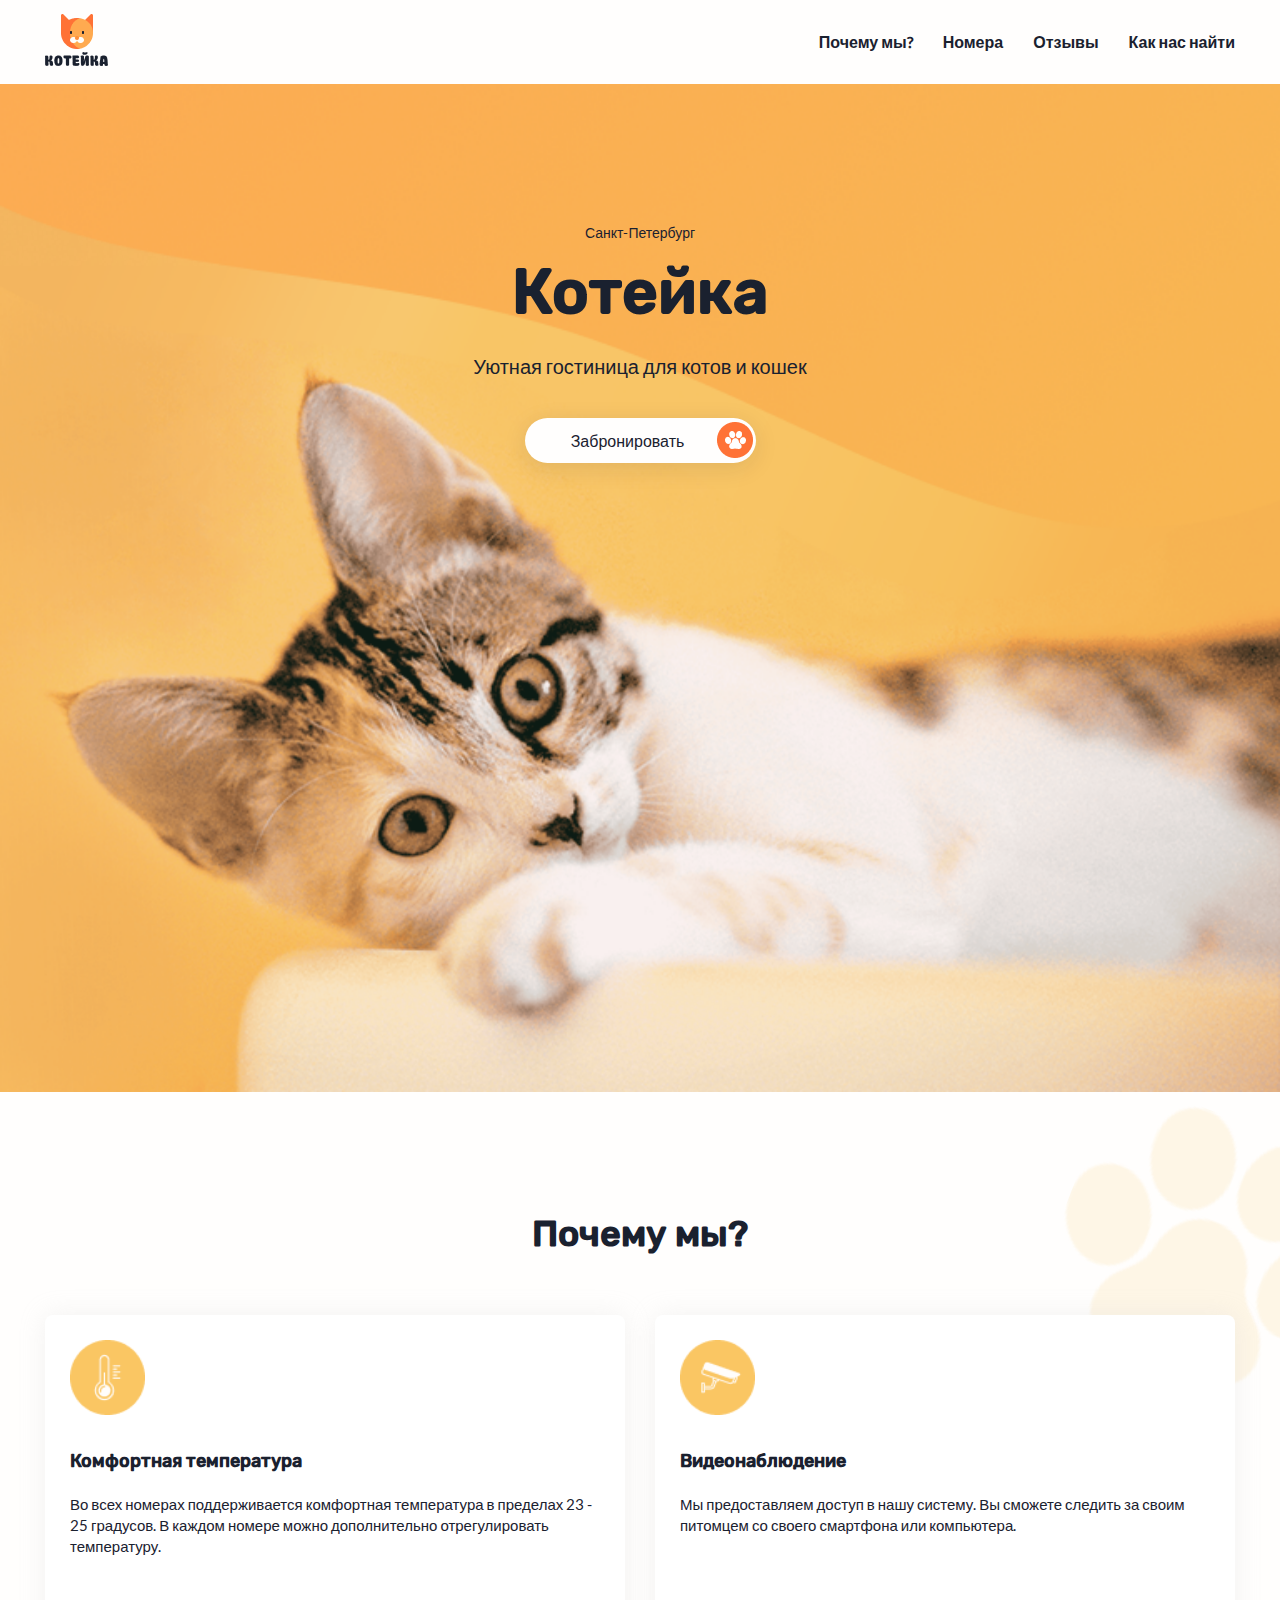
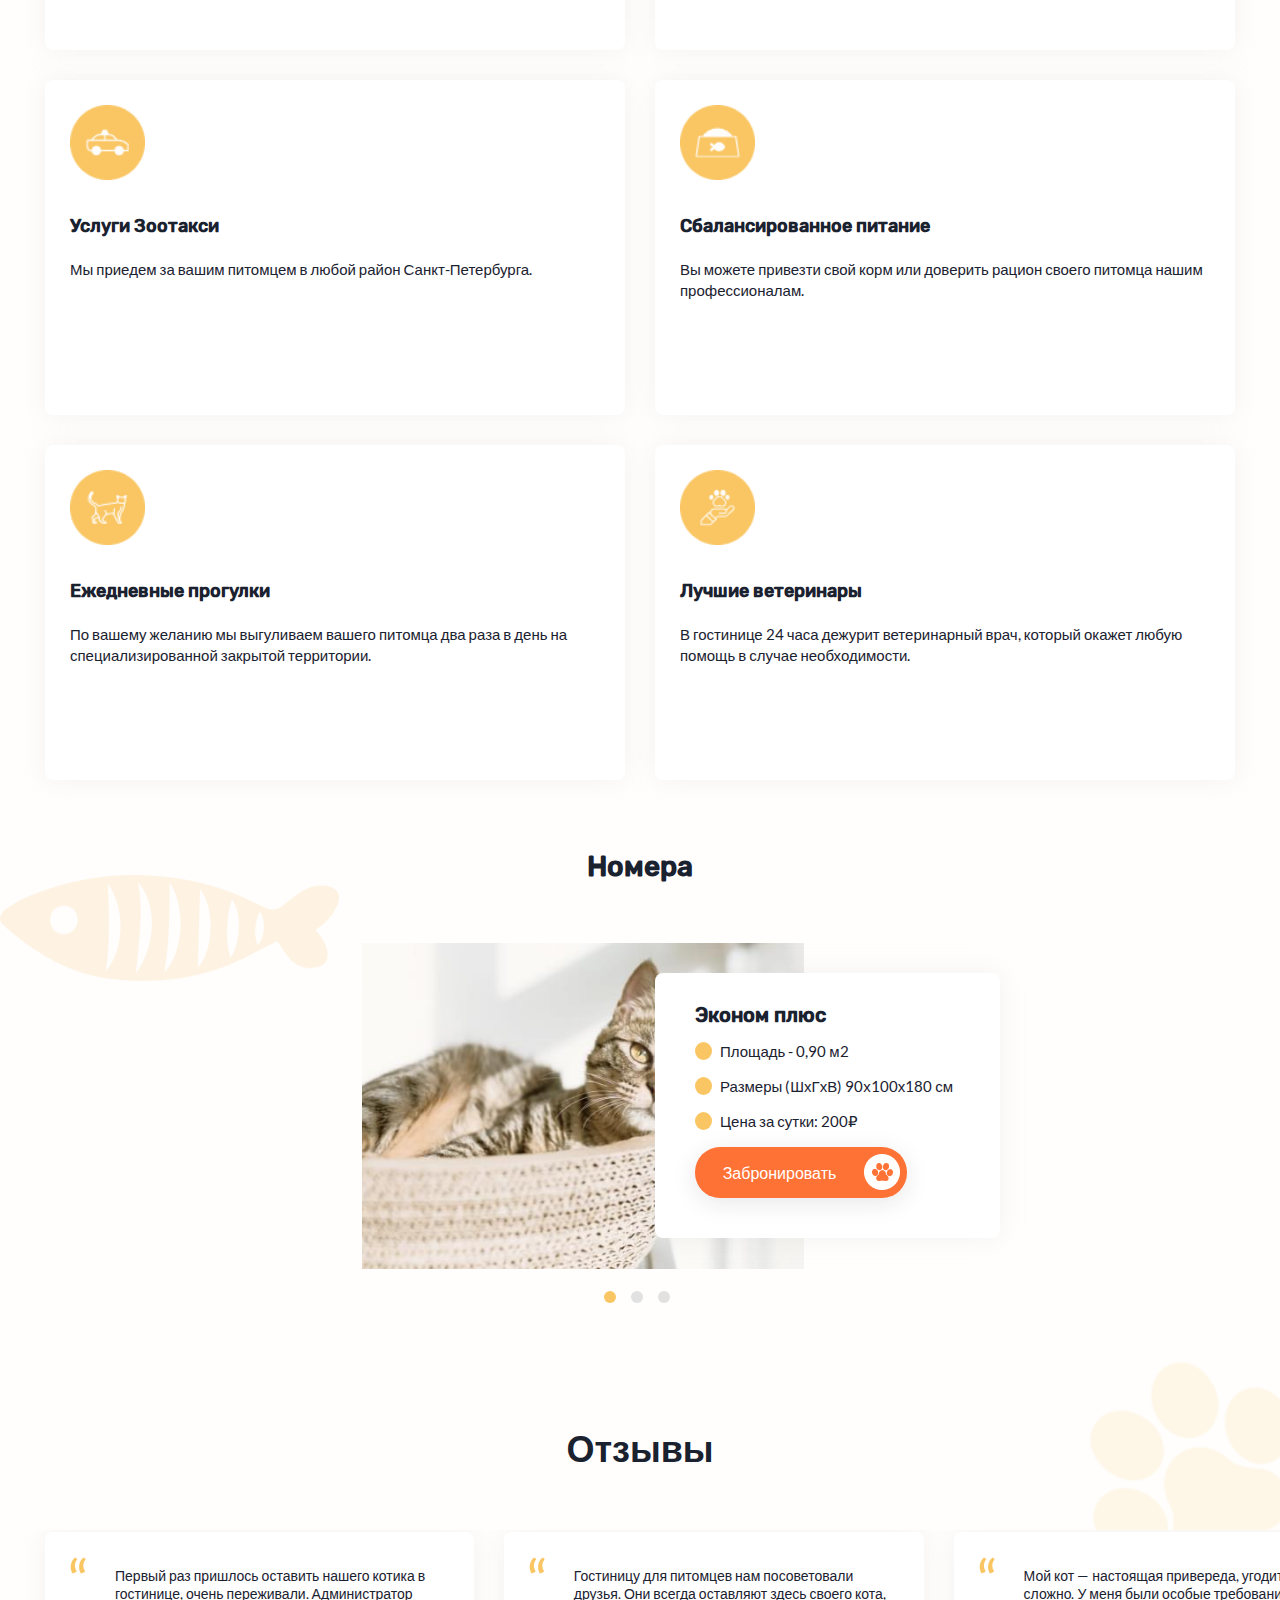
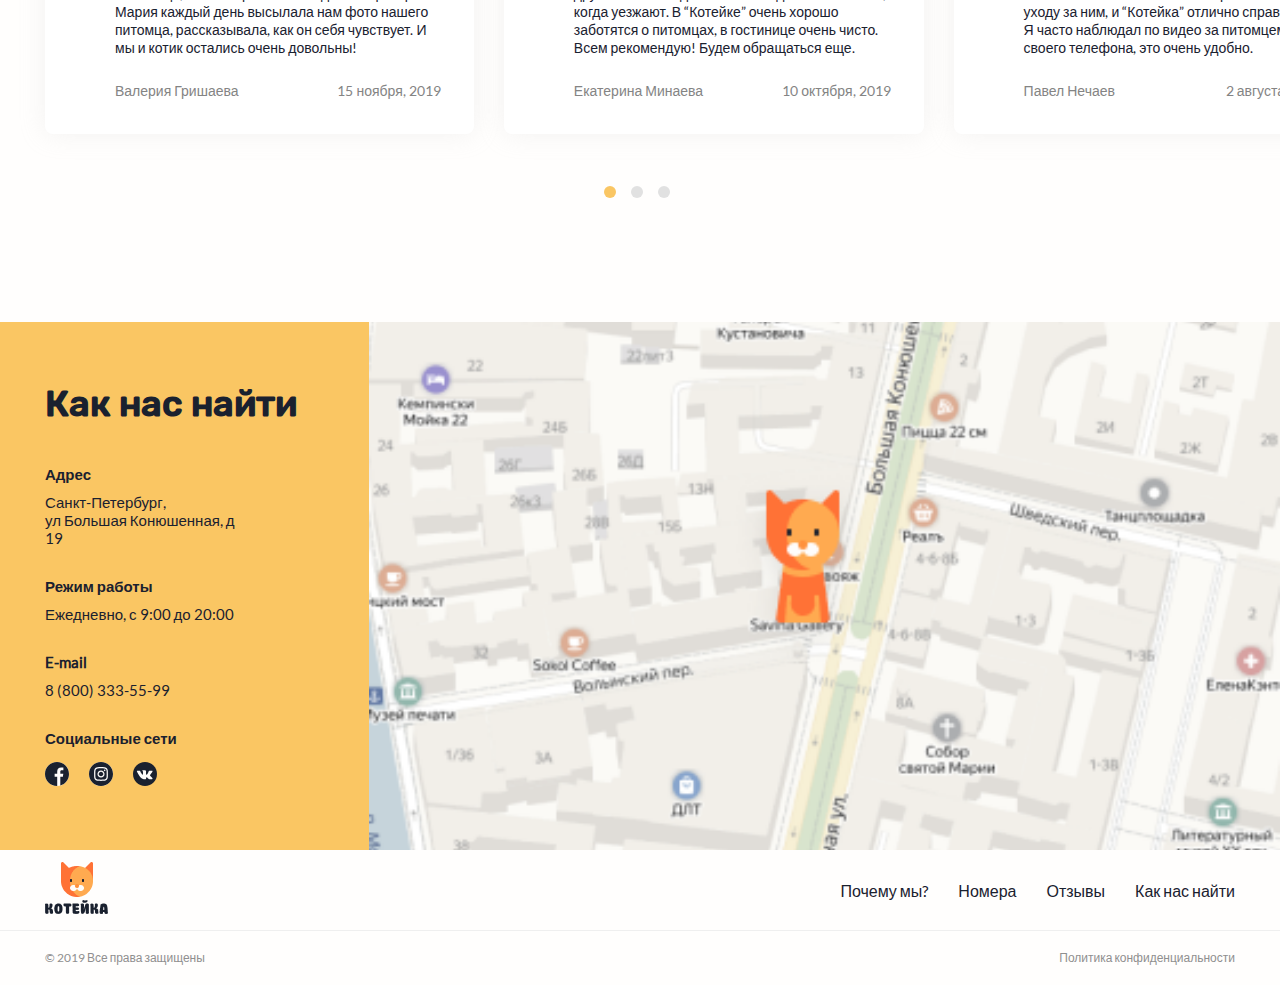
==== commit a69fd123: "Update index.html" ====
--- a/index.html
+++ b/index.html
@@ -5,7 +5,7 @@
     <title>Котейка</title>
     <meta name="viewport" content="width=device-width,initial-scale=1">
     <meta name="format-detection" content="telephone=no">
-    <link href="css/style.css" rel="stylesheet">
+    <link href="css/style.min.css" rel="stylesheet">
     <link rel="preload" href="fonts/Rubik-Medium.ttf" as="font" crossorigin="anonymous">
     <link rel="preload" href="fonts/Lato-Regular.ttf" as="font" crossorigin="anonymous">
   </head>
--- a/css/style.min.css
+++ b/css/style.min.css
@@ -0,0 +1 @@
+.visually-hidden:not(:focus):not(:active),input[type=checkbox].visually-hidden,input[type=radio].visually-hidden{position:absolute;width:1px;height:1px;margin:-1px;border:0;padding:0;white-space:nowrap;-webkit-clip-path:inset(100%);clip-path:inset(100%);clip:rect(0 0 0 0);overflow:hidden}body{font-family:Lato,Arial,sans-serif;font-size:14px;line-height:18px;font-weight:400;color:#1a212f;background-color:#fffefd}input::-webkit-inner-spin-button,input::-webkit-outer-spin-button{-webkit-appearance:none;appearance:none;margin:0}input[type=number]{-webkit-appearance:textfield;-moz-appearance:textfield;appearance:textfield}input[type=number]:focus,input[type=number]:hover{-webkit-appearance:number-input;-moz-appearance:number-input;appearance:number-input}html{line-height:1.15;-webkit-text-size-adjust:100%}body{margin:0}main{display:block}h1{font-size:2em;margin:.67em 0}hr{-webkit-box-sizing:content-box;box-sizing:content-box;height:0;overflow:visible}pre{font-family:monospace,monospace;font-size:1em}a{background-color:transparent}abbr[title]{border-bottom:none;text-decoration:underline;-webkit-text-decoration:underline dotted;text-decoration:underline dotted}b,strong{font-weight:bolder}code,kbd,samp{font-family:monospace,monospace;font-size:1em}small{font-size:80%}sub,sup{font-size:75%;line-height:0;position:relative;vertical-align:baseline}sub{bottom:-.25em}sup{top:-.5em}img{border-style:none}button,input,optgroup,select,textarea{font-family:inherit;font-size:100%;line-height:1.15;margin:0}button,input{overflow:visible}button,select{text-transform:none}[type=button],[type=reset],[type=submit],button{-webkit-appearance:button}[type=button]::-moz-focus-inner,[type=reset]::-moz-focus-inner,[type=submit]::-moz-focus-inner,button::-moz-focus-inner{border-style:none;padding:0}[type=button]:-moz-focusring,[type=reset]:-moz-focusring,[type=submit]:-moz-focusring,button:-moz-focusring{outline:1px dotted ButtonText}fieldset{padding:.35em .75em .625em}legend{-webkit-box-sizing:border-box;box-sizing:border-box;color:inherit;display:table;max-width:100%;padding:0;white-space:normal}progress{vertical-align:baseline}textarea{overflow:auto}[type=checkbox],[type=radio]{-webkit-box-sizing:border-box;box-sizing:border-box;padding:0}[type=number]::-webkit-inner-spin-button,[type=number]::-webkit-outer-spin-button{height:auto}[type=search]{-webkit-appearance:textfield;outline-offset:-2px}[type=search]::-webkit-search-decoration{-webkit-appearance:none}::-webkit-file-upload-button{-webkit-appearance:button;font:inherit}details{display:block}summary{display:list-item}template{display:none}[hidden]{display:none}@font-face{font-family:Rubik;src:url(../../fonts/Rubik-Medium.ttf) format("truetype");font-weight:500;font-style:normal;font-display:swap}@font-face{font-family:Lato;src:url(../../fonts/Lato-Regular.ttf) format("truetype");font-weight:400;font-style:normal;font-display:swap}.site-nav{position:relative}.site-nav__list{margin:0;padding:0;list-style:none;padding-top:25px}@media (min-width:768px){.site-nav__list{display:-webkit-box;display:-ms-flexbox;display:flex;padding-top:0}}.site-nav__item{padding:24px 0}@media (min-width:768px){.site-nav__item{padding:20px 30px 20px 0}.site-nav__item:last-child{padding-right:0}}.site-nav__link{font-family:Rubik,Arial,sans-serif;text-decoration:none;font-weight:500;font-size:20px;line-height:24px;color:#1a212f;position:relative}.site-nav__link:hover{color:orange}@media (min-width:768px){.site-nav__link{font-family:Lato,Arial,sans-serif;font-weight:600;font-size:16px;line-height:19px}}.site-nav__toggle{position:absolute;top:-35px;right:0;margin-right:20px;display:block;width:22px;height:22px;background-color:#fffefd;cursor:pointer;border:none;outline:0}@media (min-width:768px){.site-nav__toggle{display:none}}.site-nav--closed .site-nav__toggle::before{content:"";position:absolute;top:5px;left:0;width:22px;height:2px;background-color:#1a212f;-webkit-box-shadow:0 8px 0 0 #1a212f,0 16px 0 0 #1a212f;box-shadow:0 8px 0 0 #1a212f,0 16px 0 0 #1a212f}.site-nav--closed .site-nav__toggle:active::before{background-color:#1a212f;-webkit-box-shadow:0 8px 0 #1a212f,0 16px 0 0 #1a212f;box-shadow:0 8px 0 #1a212f,0 16px 0 0 #1a212f}.site-nav--opened .site-nav__toggle::after,.site-nav--opened .site-nav__toggle::before{content:"";position:absolute;top:15px;right:0;width:21px;height:2px;background-color:#1a212f}.site-nav--opened .site-nav__toggle::before{-webkit-transform:rotate(45deg);transform:rotate(45deg);-webkit-box-shadow:none;box-shadow:none}.site-nav--opened .site-nav__toggle::after{-webkit-transform:rotate(-45deg);transform:rotate(-45deg)}.site-nav--opened .site-nav__toggle:active::after,.site-nav--opened .site-nav__toggle:active::before{background-color:#1a212f}@media (max-width:767px){.site-nav--closed .site-nav__list{display:none}.site-nav--closed .site-nav__social{display:none}.site-nav--closed .site-nav__phone{display:none}}.site-nav--nojs .site-nav__toggle{display:none}.site-nav__phone{font-family:Rubik;font-style:normal;font-weight:400;font-size:16px;line-height:19px;margin:25px 0}@media (min-width:768px){.site-nav__phone,.site-nav__social{display:none}}.site-nav__link--footer{font-weight:500;font-size:16px;line-height:19px;font-family:Lato,Arial,sans-serif}.site-nav__list--footer{display:-webkit-box;display:-ms-flexbox;display:flex;-webkit-box-orient:horizontal;-webkit-box-direction:normal;-ms-flex-direction:row;flex-direction:row;-ms-flex-wrap:wrap;flex-wrap:wrap;padding-top:15px}@media (min-width:768px){.site-nav__list--footer{-ms-flex-wrap:nowrap;flex-wrap:nowrap;padding-top:0}}.site-nav__item--footer{padding:10px 0;width:50%}@media (min-width:768px){.site-nav__item--footer{width:auto;padding-right:30px;font-size:16px;line-height:19px}}.wrapper{display:-webkit-box;display:-ms-flexbox;display:flex;-webkit-box-orient:vertical;-webkit-box-direction:normal;-ms-flex-direction:column;flex-direction:column;min-height:100vh;min-width:320px;max-width:1366px;margin:0 auto}.header{background-color:#fffefd}@media (min-width:768px){.header{background-color:#fffefd}}.header__menu{padding:12px 15px}@media (min-width:768px){.header__menu{display:-webkit-box;display:-ms-flexbox;display:flex;-webkit-box-pack:justify;-ms-flex-pack:justify;justify-content:space-between;-webkit-box-align:center;-ms-flex-align:center;align-items:center;padding:12px 45px}}@media (min-width:1366px){.header__menu{padding:12px 98px}}@media (min-width:768px){.header__logo-image{width:63px;height:52px}}.social{display:-webkit-box;display:-ms-flexbox;display:flex}.social__list{margin:0;padding:0;list-style:none}.social__item{padding-right:20px;padding-bottom:20px}.promo-block{text-align:center;min-height:457px;background-image:url(../img/cat-mobile.png);background-repeat:no-repeat;background-size:cover;background-position:bottom;padding-top:50px}@media (min-width:768px){.promo-block{background-image:url(../img/cat-tablet.png);min-height:868px;padding-top:140px}}@media (min-width:1366px){.promo-block{background-image:url(../img/cat-desktop.png);min-height:504px;text-align:left;padding-top:153px;padding-left:198px}}.promo-block__title{font-family:Rubik,Arial,sans-serif;font-style:normal;font-weight:700;font-size:44px;line-height:52px;margin:0;padding-bottom:12px}@media (min-width:768px){.promo-block__title{padding-bottom:25px;font-size:62px;line-height:73px}}.promo-block__description{margin:0;font-weight:500;font-size:16px;line-height:19px;padding-bottom:40px}@media (min-width:768px){.promo-block__description{font-size:20px;line-height:24px}}.promo-block__city-title{margin:0;font-size:12px;line-height:14px;padding-bottom:12px}@media (min-width:768px){.promo-block__city-title{padding-bottom:15px;font-size:14px;line-height:17px}}.promo-block__button{position:relative;width:206px;margin:0 auto;-webkit-box-shadow:0 5px 25px rgba(26,33,47,.1);box-shadow:0 5px 25px rgba(26,33,47,.1);border-radius:25px;padding:13px 25px 13px 0;text-align:left}@media (min-width:1366px){.promo-block__button{margin:0}}.button{position:relative;display:block;background-color:#ff7236;color:#fffefd;font-size:16px;line-height:19px;text-decoration:none;text-align:center;-webkit-box-shadow:0 5px 25px rgba(26,33,47,.1);box-shadow:0 5px 25px rgba(26,33,47,.1);border-radius:25px;outline:0}.button--white{background-color:#fffefd;color:#1a212f}.button::after{content:"";position:absolute;width:36px;height:36px}.button--paw-white:hover{background-color:#ff7236;color:#fffefd;-webkit-box-shadow:0 5px 25px rgba(26,33,47,.2);box-shadow:0 5px 25px rgba(26,33,47,.2)}.button--paw-white:hover.button--paw-white::after{background-image:url(../img/paw-white.png)}.button--paw-white::after{background-image:url(../img/paw.png);top:4px;right:3px}.button--paw-orange:hover{background-color:#fff;color:#1a212f;-webkit-box-shadow:0 5px 25px rgba(26,33,47,.2);box-shadow:0 5px 25px rgba(26,33,47,.2)}.button--paw-orange:hover.room-card__button::after{background-image:url(../img/paw.png)}.button--paw-orange::after{background-image:url(../img/paw-white.png);top:7px;right:7px}.advantages{padding:0 15px;position:relative;overflow:hidden}@media (min-width:768px){.advantages{padding:0 45px}}@media (min-width:1366px){.advantages{padding:0 98px}}.advantages::before{content:"";position:absolute;background-image:url(../img/paw-2.png);width:116px;height:99px;-webkit-transform:matrix(-.93,-.36,-.36,.93,0,0);transform:matrix(-.93,-.36,-.36,.93,0,0);right:-25px;top:27px}@media (min-width:768px){.advantages::before{width:300px;height:257px;background-repeat:no-repeat;background-size:cover;z-index:-1;right:-80px}}@media (min-width:1366px){.advantages::before{width:367px;height:314px}}.advantages__title{font-family:Rubik,Arial,sans-serif;font-style:normal;font-weight:700;font-size:28px;line-height:33px;text-align:center;margin-top:70px;margin-bottom:35px}@media (min-width:768px){.advantages__title{margin-top:120px;margin-bottom:60px;font-size:36px;line-height:43px}}@media (min-width:1366px){.advantages__title{margin-bottom:70px}}.advantages__list{margin:0;padding:0;list-style:none}@media (min-width:768px){.advantages__list{display:grid;grid-template-columns:repeat(2,1fr);grid-column-gap:30px}}@media (min-width:1366px){.advantages__list{grid-template-columns:repeat(3,1fr)}}.advantages__item{background-color:#fff;-webkit-box-shadow:0 0 25px rgba(208,208,208,.25);box-shadow:0 0 25px rgba(208,208,208,.25);border-radius:8px;padding:25px;margin-bottom:30px}@media (min-width:768px){.advantages__item{min-height:285px}}@media (min-width:1366px){.advantages__item{padding:30px;min-height:321px}}@media (min-width:768px){.advantages__img{width:75px;height:75px}}@media (min-width:1366px){.advantages__img{width:91px;height:91px}}.advantages__subtitile{margin:0;padding-top:30px;padding-bottom:20px;font-family:Rubik,Arial,sans-serif;font-weight:600;font-size:18px;line-height:140%}@media (min-width:1366px){.advantages__subtitile{font-size:22px}}.advantages__description{margin:0;font-size:15px;line-height:140%}@media (min-width:1366px){.advantages__description{font-size:16px}}.advantages__item--temperature::before{content:"";width:60px;height:60px}.rooms{padding:0 15px;position:relative}.rooms>input{display:none}@media (min-width:768px){.rooms{padding:0 45px}}@media (min-width:1366px){.rooms{padding:0 168px}}.rooms--room-page{margin-bottom:50px}.rooms::before{content:"";position:absolute;background-image:url(../img/fish.png);background-repeat:no-repeat;background-size:cover;width:150px;height:46px;left:0;top:25px;z-index:-1}@media (min-width:768px){.rooms::before{background-image:url(../img/fish-tablet.png);width:339px;height:105.76px}}@media (min-width:1366px){.rooms::before{width:484px;height:151px;top:20px}}.rooms__slider{position:relative;min-height:490px;overflow:hidden}@media (min-width:768px){.rooms__slider{min-height:346px}}@media (min-width:1366px){.rooms__slider{min-height:450px}}.rooms__inner{background-color:#fff;-webkit-box-shadow:0 0 25px rgba(208,208,208,.25);box-shadow:0 0 25px rgba(208,208,208,.25);border-radius:8px;position:absolute;z-index:0;opacity:0;-webkit-transition:opacity ease-in-out .5s,-webkit-transform ease-in-out .5s;transition:opacity ease-in-out .5s,-webkit-transform ease-in-out .5s;transition:transform ease-in-out .5s,opacity ease-in-out .5s;transition:transform ease-in-out .5s,opacity ease-in-out .5s,-webkit-transform ease-in-out .5s;width:100%}.rooms__inner picture{justify-self:center}@media (min-width:768px){.rooms__inner{background-color:#fffefd;-webkit-box-shadow:none;box-shadow:none;width:auto;margin-left:calc(50% - 282px)}}@media (min-width:1366px){.rooms__inner{margin-left:calc(50% - 515px)}}.rooms__description-list{margin:0;padding:0;list-style:none}@media (min-width:768px){.rooms__description-list{padding-left:25px}}.rooms__description-item{font-size:15px;line-height:18px;padding-bottom:17px}.rooms__description-item::before{background-color:#fac663;content:"";width:11px;height:11px;padding-right:17px;margin-right:8px;border-radius:50%}.rooms__title{text-align:center;font-family:Rubik,Arial,sans-serif;font-style:normal;font-weight:700;font-size:28px;line-height:33px;margin-top:40px;margin-bottom:40px}@media (min-width:768px){.rooms__title{margin-bottom:60px}}@media (min-width:1366px){.rooms__title{margin-bottom:70px;margin-top:110px}}.rooms__img{width:290px;height:auto;margin-left:calc(50% - 145px)}@media (min-width:768px){.rooms__img{width:442px;position:relative;-o-object-fit:cover;object-fit:cover;height:326px}}@media (min-width:1366px){.rooms__img{width:600px;margin-left:0;height:404px}}.rooms__subtitle{margin:25px;font-family:Rubik,Arial,sans-serif;font-style:normal;font-weight:600;font-size:20px;line-height:24px}@media (min-width:768px){.rooms__subtitle{margin-bottom:15px;margin-top:15px}}.rooms___button{position:relative;max-width:191px;margin-left:0;padding:16px 49px 16px 0}@media (min-width:768px){.rooms___button{max-width:157px;margin-left:25px;padding:16px 49px 16px 6px}}.rooms__container{padding-bottom:20px;margin-left:calc(50% - 145px)}@media (min-width:768px){.rooms__container{position:absolute;width:290px;top:9%;left:100%;background-color:#fff;-webkit-box-shadow:0 0 25px rgba(208,208,208,.25);box-shadow:0 0 25px rgba(208,208,208,.25);border-radius:8px;padding:15px 40px 40px 15px;margin-left:0}}@media (min-width:1366px){.rooms__container{padding:25px 100px 40px 75px;left:530px;top:13%;min-width:308px}}.reviews{padding:0 15px;position:relative;overflow:hidden;margin-bottom:70px}.reviews>input{display:none}@media (min-width:768px){.reviews{padding-left:45px;padding-right:0;margin-bottom:120px;overflow:hidden;width:100%;padding:0}}@media (min-width:1366px){.reviews{margin-bottom:152px}}.reviews::before{content:"";position:absolute;background-image:url(../img/paw-2.png);width:112px;height:95px;-webkit-transform:matrix(-.79,.62,.62,.79,0,0);transform:matrix(-.79,.62,.62,.79,0,0);right:-25px;top:55px}@media (min-width:768px){.reviews::before{width:227px;height:194px;background-repeat:no-repeat;background-size:cover;z-index:-1;right:-25px;-webkit-transform:matrix(-.79,.62,.62,.79,0,0);transform:matrix(-.79,.62,.62,.79,0,0);top:65px}}@media (min-width:1366px){.reviews::before{width:312px;height:267px;top:45px}}.reviews__title{margin:70px 0 40px;text-align:center}@media (min-width:768px){.reviews__title{font-weight:700;font-size:36px;line-height:43px;margin-top:120px;margin-bottom:60px}}@media (min-width:1366px){.reviews__title{margin-top:70px;margin-bottom:70px}}.reviews__slider{background-color:#fff;-webkit-box-shadow:0 0 25px rgba(208,208,208,.25);box-shadow:0 0 25px rgba(208,208,208,.25);border-radius:8px;position:relative;min-height:180px;overflow:hidden;margin-bottom:30px}@media (min-width:768px){.reviews__slider{display:-webkit-box;display:-ms-flexbox;display:flex;background-color:#fffefd;-webkit-box-shadow:none;box-shadow:none;border-radius:0;min-height:201px;-webkit-box-sizing:border-box;box-sizing:border-box;width:1386px;overflow:auto;padding-left:45px;padding-top:2px;padding-bottom:50px;margin-bottom:0;z-index:-1}}@media (min-width:1366px){.reviews__slider{min-width:1648px;padding-left:98px;padding-right:20px;padding-bottom:55px}}.reviews__item{position:absolute;z-index:0;opacity:0;-webkit-transition:opacity ease-in-out .5s,-webkit-transform ease-in-out .5s;transition:opacity ease-in-out .5s,-webkit-transform ease-in-out .5s;transition:transform ease-in-out .5s,opacity ease-in-out .5s;transition:transform ease-in-out .5s,opacity ease-in-out .5s,-webkit-transform ease-in-out .5s}@media (min-width:768px){.reviews__item{position:relative;display:-webkit-box;display:-ms-flexbox;display:flex;z-index:1;opacity:1;margin-right:30px;background-color:#fff;-webkit-box-shadow:0 0 25px rgba(208,208,208,.25);box-shadow:0 0 25px rgba(208,208,208,.25);border-radius:8px}}@media (min-width:1366px){.reviews__item{min-width:470px}.reviews__item:last-child{margin-right:0}}.review-card::before{content:"";position:absolute;background-image:url(../img/quotes.png);background-repeat:no-repeat;width:21px;height:42px;left:25px;top:25px}.review-card__wrapper{margin:0;padding:25px 21px 25px 56px}@media (min-width:768px){.review-card__wrapper{padding:35px 33px 35px 70px}}.review-card__text{margin:0}@media (min-width:1366px){.review-card__text{font-size:16px;line-height:140%}}.review-card__footer{display:none}@media (min-width:768px){.review-card__footer{display:-webkit-box;display:-ms-flexbox;display:flex;-webkit-box-pack:justify;-ms-flex-pack:justify;justify-content:space-between;padding-top:25px;font-size:14px;line-height:17px;color:#848484}}.review-card__date{margin:0}.review-card__author{font-style:normal}.controls{position:static;width:85px;margin:0 auto}.controls__label{cursor:pointer;display:inline-block;height:12px;margin:0 6px 0 6px;position:relative;width:12px;border-radius:50%;background-color:#e1e1e1}.controls__label:hover{background-color:#fac663}@media (max-width:767px){#review1:checked~.reviews__slider>.review-card--1,#review2:checked~.reviews__slider>.review-card--2,#review3:checked~.reviews__slider>.review-card--3{opacity:1;z-index:1}}#slide1:checked~.rooms__slider>.rooms__inner--1,#slide2:checked~.rooms__slider>.rooms__inner--2,#slide3:checked~.rooms__slider>.rooms__inner--3{opacity:1;z-index:1}@media (min-width:768px){#review1:checked~.reviews__slider{-webkit-transform:translateX(0);transform:translateX(0);-webkit-transition:.5s;transition:.5s}#review2:checked~.reviews__slider{-webkit-transform:translateX(-440px);transform:translateX(-440px);-webkit-transition:.5s;transition:.5s}#review3:checked~.reviews__slider{-webkit-transform:translateX(-620px);transform:translateX(-620px);-webkit-transition:.5s;transition:.5s}}#review1:checked~.controls label[for=review1],#review2:checked~.controls label[for=review2],#review3:checked~.controls label[for=review3]{background-color:#fac663}#slide1:checked~.controls label[for=slide1],#slide2:checked~.controls label[for=slide2],#slide3:checked~.controls label[for=slide3]{background-color:#fac663}.footer__container{padding:30px 15px}@media (min-width:768px){.footer__container{display:-webkit-box;display:-ms-flexbox;display:flex;-webkit-box-pack:justify;-ms-flex-pack:justify;justify-content:space-between;-webkit-box-align:center;-ms-flex-align:center;align-items:center;padding:12px 45px}}@media (min-width:1366px){.footer__container{padding:12px 198px}}.footer__copyright{border-top:1px solid #efefef;padding:15px;padding-bottom:30px}@media (min-width:768px){.footer__copyright{padding:20px 45px}}@media (min-width:1366px){.footer__copyright{padding:20px 198px}}@media (min-width:768px){.footer__logo-image{width:63px;height:52px}}.contacts{background-color:#fac663}@media (min-width:768px){.contacts{display:grid;grid-template-columns:369px 1fr}}@media (min-width:1366px){.contacts{grid-template-columns:568px 1fr}}.contacts__wrapper{padding:40px 15px 20px}@media (min-width:768px){.contacts__wrapper{padding:60px 45px 40px}}@media (min-width:1366px){.contacts__wrapper{padding:70px 111px 50px 198px}}.contacts__title{margin:0;padding-bottom:40px;font-family:Rubik,Arial,sans-serif;font-style:normal;font-weight:700;font-size:28px;line-height:33px}@media (min-width:768px){.contacts__title{font-size:36px;line-height:43px}}.contacts__item{font-weight:700;font-size:15px;line-height:18px;margin:0}.contacts__item span{display:block;font-weight:400;padding-top:10px;padding-bottom:30px;max-width:200px}@media (min-width:1366px){.contacts__item{font-size:16px;line-height:19px}.contacts__item span{max-width:220px;padding-bottom:35px}}.contacts__social--footer{padding-top:15px}.contacts__map{height:300px;width:100%;padding:0;margin:0;background-image:url(../img/bg-map-mobile.png);background-repeat:no-repeat;background-size:cover;background-position:center;z-index:1}@media (min-width:768px){.contacts__map{height:100%;background-image:url(../img/bg-map-tablet.png)}}@media (min-width:1366px){.contacts__map{background-image:url(../img/bg-map-desktop.png)}}.copyright{font-size:12px;line-height:14px;color:#8f8f8f}@media (min-width:768px){.copyright{display:-webkit-box;display:-ms-flexbox;display:flex;-webkit-box-pack:justify;-ms-flex-pack:justify;justify-content:space-between}}.copyright__link{text-decoration:none;color:#8f8f8f}.copyright__text{padding-bottom:20px;margin:0}@media (min-width:768px){.copyright__text{padding-bottom:0}}.catalog{padding:0 15px;padding-top:40px;position:relative}@media (min-width:768px){.catalog{padding:0 45px;padding-top:60px;display:grid;grid-template-columns:repeat(4,1fr);-webkit-box-align:baseline;-ms-flex-align:baseline;align-items:baseline}}@media (min-width:1366px){.catalog{grid-template-columns:245px 1fr;grid-template-rows:auto 1fr;padding-top:70px;padding-left:98px;padding-right:98px;min-height:1200px}}.catalog__item{margin-bottom:30px}@media (min-width:768px){.catalog__item{margin-bottom:0}}.catalog__list{margin-top:30px}@media (min-width:768px){.catalog__list{margin-top:0;margin-bottom:120px;display:grid;grid-template-columns:repeat(2,1fr);-webkit-column-gap:30px;-moz-column-gap:30px;column-gap:30px;row-gap:30px;grid-row-start:2;grid-row-end:3;grid-column-start:1;grid-column-end:5}}@media (min-width:1366px){.catalog__list{grid-row-start:2;grid-row-end:3;grid-column-start:2;grid-column-end:3;grid-template-columns:repeat(3,1fr)}}.catalog__title{margin:0;padding-bottom:40px;font-family:Rubik,Arial,sans-serif;font-style:normal;font-weight:700;font-size:28px;line-height:33px}@media (min-width:768px){.catalog__title{grid-column-start:1;grid-column-end:3;font-size:36px;line-height:43px;padding-bottom:50px}}@media (min-width:1366px){.catalog__title{grid-column-start:1;grid-column-end:2}}.catalog__btn{position:relative;height:35px;background:#fff;-webkit-box-shadow:0 2px 12px rgba(173,152,143,.18);box-shadow:0 2px 12px rgba(173,152,143,.18);border-radius:25px;border:none;font-style:normal;font-weight:500;font-size:14px;line-height:17px;padding:0;padding-left:25px;cursor:pointer;outline:0}@media (min-width:768px){.catalog__btn{justify-self:start}}.catalog__btn--sort{width:220px;text-align:left;font-weight:400}@media (min-width:1366px){.catalog__btn--sort{justify-self:end}}.catalog__btn--filter{margin-right:15px;margin-bottom:15px;width:220px;text-align:left;padding-left:40px}@media (min-width:768px){.catalog__btn--filter{margin-left:15px;width:121px}}@media (min-width:1366px){.catalog__btn--filter{grid-row-start:2;display:none}}.catalog__btn--filter::before{content:"";position:absolute;background-image:url(../img/icon-filter.svg);width:12px;height:15px;left:20px}.catalog__btn--sort::before{content:"";position:absolute;background-image:url(../img/icon-up.svg);background-repeat:no-repeat;width:7px;height:12px;left:35px;top:10px}.catalog__btn--sort::after{content:"";position:absolute;background-image:url(../img/icon-sort.svg);background-repeat:no-repeat;width:16px;height:10px;right:15px;top:13px}.catalog__empty{margin:0;padding:20px 0;font-family:Rubik,Arial,sans-serif;font-style:normal;font-weight:700;font-size:24px;line-height:28px;text-align:center}@media (min-width:768px){.catalog__empty-item{grid-column-start:1;grid-column-end:3}}@media (min-width:1366px){.catalog__empty-item{grid-column-start:1;grid-column-end:4}}.room-card{background:#fff;-webkit-box-sizing:border-box;box-sizing:border-box;-webkit-box-shadow:0 0 25px rgba(208,208,208,.25);box-shadow:0 0 25px rgba(208,208,208,.25);border-radius:6px;border-bottom:1px solid #e1e1e1}.room-card__content{border:1px solid #e1e1e1;border-bottom:none;border-top:none;margin-top:-4px;padding-bottom:25px}.room-card__image-wrapper{border:none}.room-card__image{width:100%;border-radius:6px 6px 0 0}.room-card__title{font-family:Rubik,Arial,sans-serif;font-style:normal;font-weight:500;font-size:20px;line-height:24px;margin:0;padding-top:25px;padding-left:25px}.room-card__description{padding:20px 25px;margin:0;font-size:14px;line-height:17px}.room-card__description span{display:block;padding-bottom:10px}.room-card__description .room-card__price{display:inline;font-weight:500;font-size:18px;line-height:22px}@media (min-width:1366px){.room-card__description{padding-left:20px;padding-right:0}}.room-card__button{position:relative;margin:0 10px;padding:16px 81px 16px 58px;font-size:14px;line-height:17px}@media (min-width:768px){.room-card__button{margin:0 25px}}@media (min-width:1366px){.room-card__button{min-width:auto;max-width:230px;margin:0 20px}}.room-card__equipment{display:-webkit-box;display:-ms-flexbox;display:flex;-ms-flex-wrap:nowrap;flex-wrap:nowrap;-webkit-box-orient:horizontal;-webkit-box-direction:normal;-ms-flex-direction:row;flex-direction:row}.room-card__equipment span{padding-right:12px}.room-card__features{margin:0;padding:0;list-style:none;display:-webkit-box;display:-ms-flexbox;display:flex;-ms-flex-wrap:nowrap;flex-wrap:nowrap;-webkit-box-orient:horizontal;-webkit-box-direction:normal;-ms-flex-direction:row;flex-direction:row}.room-card__feature{display:inline-block;overflow:hidden;width:18px;height:18px;font-size:0;background-position:center;background-repeat:no-repeat;margin-right:12px}.room-card__feature:last-child{margin-right:0}.room-card__feature--empty{background-image:url(../img/icon-empty.svg)}.room-card__feature--play{background-image:url(../img/icon-play.svg)}.room-card__feature--house{background-image:url(../img/icon-home.svg)}.room-card__feature--ball{background-image:url(../img/icon-ball.svg)}.room-card__feature--wc{background-image:url(../img/icon-wc.svg)}.filters__block{background-color:#fff;max-width:290px;position:relative;padding:50px 53px 50px 25px;-webkit-box-shadow:0 0 25px rgba(208,208,208,.25);box-shadow:0 0 25px rgba(208,208,208,.25);border-radius:10px;overflow:auto}@media (min-width:768px){.filters__block{max-width:332px;padding:30px 60px}}@media (min-width:1366px){.filters__block{padding:0;-webkit-box-shadow:none;box-shadow:none}}.filters__fieldset{border:none;padding:0;margin:0;margin-bottom:30px;display:-webkit-box;display:-ms-flexbox;display:flex;-webkit-box-orient:vertical;-webkit-box-direction:normal;-ms-flex-direction:column;flex-direction:column}.filters__label{font-weight:500;font-size:16px;line-height:19px}.filters__legend{font-weight:500;font-size:16px;line-height:19px;margin:0;padding-bottom:15px}.filters__input-wrapper{padding-top:20px}.filters__input{border:1px solid #e1e1e1;-webkit-box-sizing:border-box;box-sizing:border-box;width:99px;padding:8px 8px;font-size:14px;line-height:17px}.filters__input:first-child{margin-right:22px}@media (min-width:1366px){.filters__input:first-child{margin-right:10px}}@media (min-width:1366px){.filters__input{width:75px}}.filters__checkbox{margin:15px 35px;margin-right:0}.filters__btn-wrapper{display:-webkit-box;display:-ms-flexbox;display:flex;-ms-flex-wrap:wrap;flex-wrap:wrap;-webkit-box-orient:vertical;-webkit-box-direction:normal;-ms-flex-direction:column;flex-direction:column}.filters__btn{font-weight:500;font-size:14px;line-height:17px;padding:15px 0;margin-right:25px;border-radius:25px;border:none;width:100%;outline:0;cursor:pointer}.filters__btn--submit{margin-bottom:15px;background-color:#fac663}.filters__btn--submit:hover{background-color:#ff7236}.filters__btn--reset{background-color:transparent;border:2px solid #fac663}.filters__btn--reset:hover{background-color:#ff7236;opacity:.8;border:none}.checkbox__label{font-style:normal;font-weight:400;font-size:14px;line-height:17px;position:relative}.checkbox__label::before{content:"";display:block;position:absolute;left:-35px;top:-5px;width:24px;height:24px;border:1px solid #e1e1e1}.checkbox__label:hover::before{border:solid 1px #e1e1e1}.checkbox__label:active::before{border:solid 1px #e1e1e1;opacity:.3}.checkbox__input:focus+label::before{outline:solid 2px #e1e1e1}.checkbox__input:checked+.checkbox__label::before{content:"";position:absolute;width:24px;height:24px;left:-35px;top:-5px;border:1px solid #e1e1e1;background-image:url(../img/checked.svg);background-repeat:no-repeat;background-position:center;background-size:12px}.offer{padding:0 15px}@media (min-width:768px){.offer{padding:0 45px}}@media (min-width:1366px){.offer{padding:0 98px}}.offer__inner{background-image:url(../img/offer-bg-mobile@1x.png);background-repeat:no-repeat;background-size:cover;background-position:bottom;border-radius:8px;min-height:496px;padding-top:50px;margin-bottom:70px}@media (min-width:768px){.offer__inner{background-image:url(../img/offer-bg-tablet@1x.png);min-height:359px;padding-left:50px;margin-bottom:120px;padding-top:70px}}@media (min-width:1366px){.offer__inner{background-image:url(../img/offer-bg-desktop@1x.png);min-height:379px;padding-left:270px;padding-top:80px}}.offer__title{font-family:Rubik,Arial,sans-serif;font-style:normal;font-weight:700;font-size:24px;line-height:28px;margin:0;text-align:center}.offer__title span{display:block;font-size:37px;line-height:44px}@media (min-width:768px){.offer__title span{font-size:56px;line-height:66px}}@media (min-width:768px){.offer__title{text-align:left;font-size:36px;line-height:43px}}.offer__conditions{font-size:15px;line-height:140%;margin:0;padding:20px 25px 30px;text-align:center}@media (min-width:768px){.offer__conditions{text-align:left;width:239px;padding:25px 0 35px 0}}.offer__btn{width:206px;padding:13px 25px 13px 0;margin:0 auto;border:none}@media (min-width:768px){.offer__btn{margin-left:0}}.room{padding:0 15px;position:relative}@media (min-width:768px){.room{padding:0 45px;padding-top:60px;padding-bottom:100px;display:-webkit-box;display:-ms-flexbox;display:flex;-ms-flex-wrap:nowrap;flex-wrap:nowrap}}@media (min-width:1366px){.room{position:relative;overflow:hidden;padding:0 98px;padding-top:70px}}@media (min-width:1366px){.room::before{content:"";position:absolute;right:-75px;width:251px;height:215px;background-image:url(../img/paw-2.png);background-repeat:no-repeat;background-size:cover;z-index:-1;-webkit-transform:matrix(.71,.71,.71,-.71,0,0);transform:matrix(.71,.71,.71,-.71,0,0)}}.room__image-wrapper{display:grid;grid-template-columns:repeat(3,1fr);gap:16px}@media (min-width:768px){.room__image-wrapper{width:50%}}@media (min-width:1366px){.room__image-wrapper{grid-template-columns:70px auto;grid-template-rows:repeat(3,1fr);gap:30px}}.room__img-main{grid-column-start:1;grid-column-end:4;background-image:url(../img/room-6-mobile@2x.jpg);width:100%;min-height:288px;background-repeat:no-repeat;background-size:cover;border-radius:8px}@media (min-width:1366px){.room__img-main{grid-column:2/3;grid-row:1/4}}.room__image{border-radius:4px;width:86px;height:64px;background-image:url(../img/room-6-mobile@2x.jpg)}@media (min-width:1366px){.room__image{width:70px;height:112px}}.room__image--preview-1{justify-self:right}.room__image--preview-2{justify-self:center}.room__image--preview-3{justify-self:left}.room__content{font-weight:400;font-size:15px;line-height:18px;margin-left:calc(50% - 145px)}@media (min-width:768px){.room__content{width:calc(50% - 59px);margin-left:59px}}@media (min-width:1366px){.room__content{width:calc(50% - 70px);margin-left:70px;font-size:16px;line-height:19px}}.room__title{font-family:Rubik,Arial,sans-serif;font-style:normal;font-weight:700;font-size:28px;line-height:33px;margin:0;padding:30px 0}@media (min-width:768px){.room__title{padding-top:0;padding-bottom:15px}}@media (min-width:1366px){.room__title{font-weight:700;font-size:36px;line-height:43px}}.room__description{margin:0;padding-bottom:15px}@media (min-width:768px){.room__description{padding-bottom:10px}}.room__price{font-weight:500;font-size:18px;line-height:22px}.room__equipment-list{margin:0;padding:0;list-style:none}.room__equipment-list span{display:block;padding-bottom:15px}.room__equipment-item{padding-bottom:15px}.room__icon{padding-right:10px}.room__button{position:relative;padding:16px 0 16px 0;font-size:16px;line-height:19px;width:290px;margin-top:10px;border:none}@media (min-width:768px){.room__button{margin-left:0;width:206px;text-align:left;padding-left:30px}}.order-popup{display:none;background:#fffefd}.order-popup__block{background-color:#fff;max-width:290px;position:relative;-webkit-box-sizing:border-box;box-sizing:border-box;padding:60px 15px;-webkit-box-shadow:0 0 25px rgba(208,208,208,.25);box-shadow:0 0 25px rgba(208,208,208,.25);border-radius:10px}@media (min-width:768px){.order-popup__block{max-width:502px;padding:60px 30px}}@media (min-width:1366px){.order-popup__block{max-width:570px;padding:70px 70px}}.order-popup__title{margin:0;text-align:center;padding:0 50px 40px;font-family:Rubik,Arial,sans-serif;font-style:normal;font-weight:700;font-size:24px;line-height:28px}.order-popup__fieldset{padding:0;margin:0;border:none}.order-popup__input{max-width:260px;border:1px solid #d7d7d7;-webkit-box-sizing:border-box;box-sizing:border-box;border-radius:25px;font-size:15px;line-height:18px;color:#1a212f;width:100%;padding:15px;margin-bottom:20px}@media (min-width:768px){.order-popup__input{max-width:100%}}.order-popup__label{font-weight:400;font-size:15px;line-height:18px;margin:0;padding:0}@media (min-width:768px){.order-popup__label{width:25%}}@media (min-width:768px){.order-popup__date{display:-webkit-box;display:-ms-flexbox;display:flex;-ms-flex-wrap:nowrap;flex-wrap:nowrap;-webkit-box-align:baseline;-ms-flex-align:baseline;align-items:baseline}}.order-popup__date-wrap{display:-webkit-box;display:-ms-flexbox;display:flex;-webkit-box-orient:horizontal;-webkit-box-direction:normal;-ms-flex-direction:row;flex-direction:row;-ms-flex-wrap:nowrap;flex-wrap:nowrap;-webkit-box-align:baseline;-ms-flex-align:baseline;align-items:baseline;margin-top:15px}.order-popup__date-wrap .order-popup__input{width:107px}@media (min-width:768px){.order-popup__date-wrap .order-popup__input{width:132px}}.order-popup__date-wrap span{margin-right:5px}.order-popup__date-wrap .order-popup__input{margin-right:10px;text-align:center}.order-popup__date-wrap .order-popup__input:last-child{margin-right:0}.order-popup__btn{width:100%;padding:15px 0;padding-left:47px;text-align:left;border:none}@media (min-width:768px){.order-popup__btn{width:230px;margin:0 auto;margin-top:40px}}.popup{position:fixed;top:0;left:0;width:100%;height:100%;background:rgba(255,254,253,.8);-webkit-backdrop-filter:blur(8px);backdrop-filter:blur(8px);-webkit-box-align:center;-ms-flex-align:center;align-items:center;-webkit-box-pack:center;-ms-flex-pack:center;justify-content:center;z-index:99;display:none}.popup--filters{-webkit-box-align:start;-ms-flex-align:start;align-items:flex-start;overflow:auto}@media (min-width:1366px){.popup--filters{overflow:hidden;display:block;position:absolute;top:180px;left:98px;width:210px;-webkit-box-shadow:none;box-shadow:none;background:0 0;padding:0;max-height:900px}}.popup--opened{display:-webkit-box;display:-ms-flexbox;display:flex}.popup__success{display:-webkit-box;display:-ms-flexbox;display:flex}.popup__toggle{position:absolute;top:20px;right:20px;display:block;width:22px;height:22px;background-color:#fffefd;cursor:pointer;border:none}@media (min-width:1366px){.popup__toggle--catalog{display:none}}.popup__toggle::after,.popup__toggle::before{content:"";position:absolute;top:8px;right:0;width:21px;height:2px;background-color:#1a212f}.popup__toggle::before{-webkit-transform:rotate(45deg);transform:rotate(45deg);-webkit-box-shadow:none;box-shadow:none}.popup__toggle::after{-webkit-transform:rotate(-45deg);transform:rotate(-45deg)}.popup__toggle:active::after,.popup__toggle:active::before{background-color:#1a212f}.photos{position:relative;display:-webkit-box;display:-ms-flexbox;display:flex;-ms-flex-wrap:wrap;flex-wrap:wrap;-webkit-user-select:none;-moz-user-select:none;-ms-user-select:none;user-select:none;background-color:#fff;width:290px;margin:0 auto}@media (min-width:768px){.photos{width:354px;margin-right:0}}@media (min-width:1366px){.photos{display:grid;width:600px;grid-template-columns:70px auto;grid-template-rows:repeat(3,1fr);gap:30px}}.photos__back,.photos__item{width:100%;height:288px;max-height:80vh}@media (min-width:1366px){.photos__back,.photos__item{grid-column:2/3;grid-row:1/4;height:396px}}.photos__radio{display:none}.photos__img{width:100%;height:100%;-o-object-fit:cover;object-fit:cover;background:-webkit-gradient(linear,left bottom,left top,from(rgba(255,255,255,.5)),to(rgba(255,255,255,.5)));background:linear-gradient(0deg,rgba(255,255,255,.5),rgba(255,255,255,.5));border-radius:4px}.photos__img--preview{width:86px;height:64px}@media (min-width:1366px){.photos__img--preview{width:70px;height:112px}}.photos__item{position:absolute;z-index:-1;top:0;left:0;opacity:0;-webkit-transition:opacity .5s;transition:opacity .5s}.photos__view{cursor:pointer;width:1px;height:64px;max-height:20vh;-webkit-box-flex:1;-ms-flex-positive:1;flex-grow:1;padding-top:16px;text-align:center}@media (min-width:768px){.photos__view{padding-top:21px}}.photos__img_item{-o-object-fit:cover;object-fit:cover}@media (min-width:768px){.photos__img_item{border-radius:8px}}.photos__radio:checked+.photos__item{z-index:1;opacity:1}.photos__radio:checked+.photos__item+.photos__view{-webkit-transform:scale(.93);transform:scale(.93)}.main{position:relative}.message__wrapper{background-color:#fff;max-width:290px;position:relative;padding:60px 27px;text-align:center;-webkit-box-sizing:border-box;box-sizing:border-box;-webkit-box-shadow:0 0 25px rgba(208,208,208,.25);box-shadow:0 0 25px rgba(208,208,208,.25);border-radius:10px;overflow:hidden}@media (min-width:768px){.message__wrapper{max-width:502px;padding:70px 114px 43px}}@media (min-width:1366px){.message__wrapper{max-width:570px;padding:70px 147px 43px}}.message__wrapper::after{content:"";position:absolute;background-image:url(../img/paw-2.png);background-repeat:no-repeat;width:93.27px;height:79.65px;-webkit-transform:matrix(-.82,-.57,-.57,.82,0,0);transform:matrix(-.82,-.57,-.57,.82,0,0);bottom:-24px;left:-5px;z-index:199}@media (min-width:768px){.message__wrapper::after{width:300px;height:257px;background-repeat:no-repeat;background-size:cover;right:-80px}}@media (min-width:1366px){.message__wrapper::after{width:367px;height:314px}}.message__title{font-family:Rubik,Arial,sans-serif;font-style:normal;font-weight:700;font-size:24px;line-height:28px;margin:0}@media (min-width:768px){.message__title{font-size:28px;line-height:33px}}.message__message{font-family:Lato,Arial,sans-serif;font-style:normal;font-weight:400;font-size:16px;line-height:140%;margin:0;padding:20px 0 30px}@media (min-width:768px){.message__message{padding:25px 0 50px}}.message__btn{border:none;width:122px;height:50px;-webkit-box-sizing:border-box;box-sizing:border-box;margin:0 auto;text-align:left;padding-left:34px;font-weight:600;font-size:16px;line-height:19px;position:relative}.message__btn::after{content:"";position:absolute;width:36px;height:36px;background-image:url(../img/paw-white.png);top:7px;right:7px}
